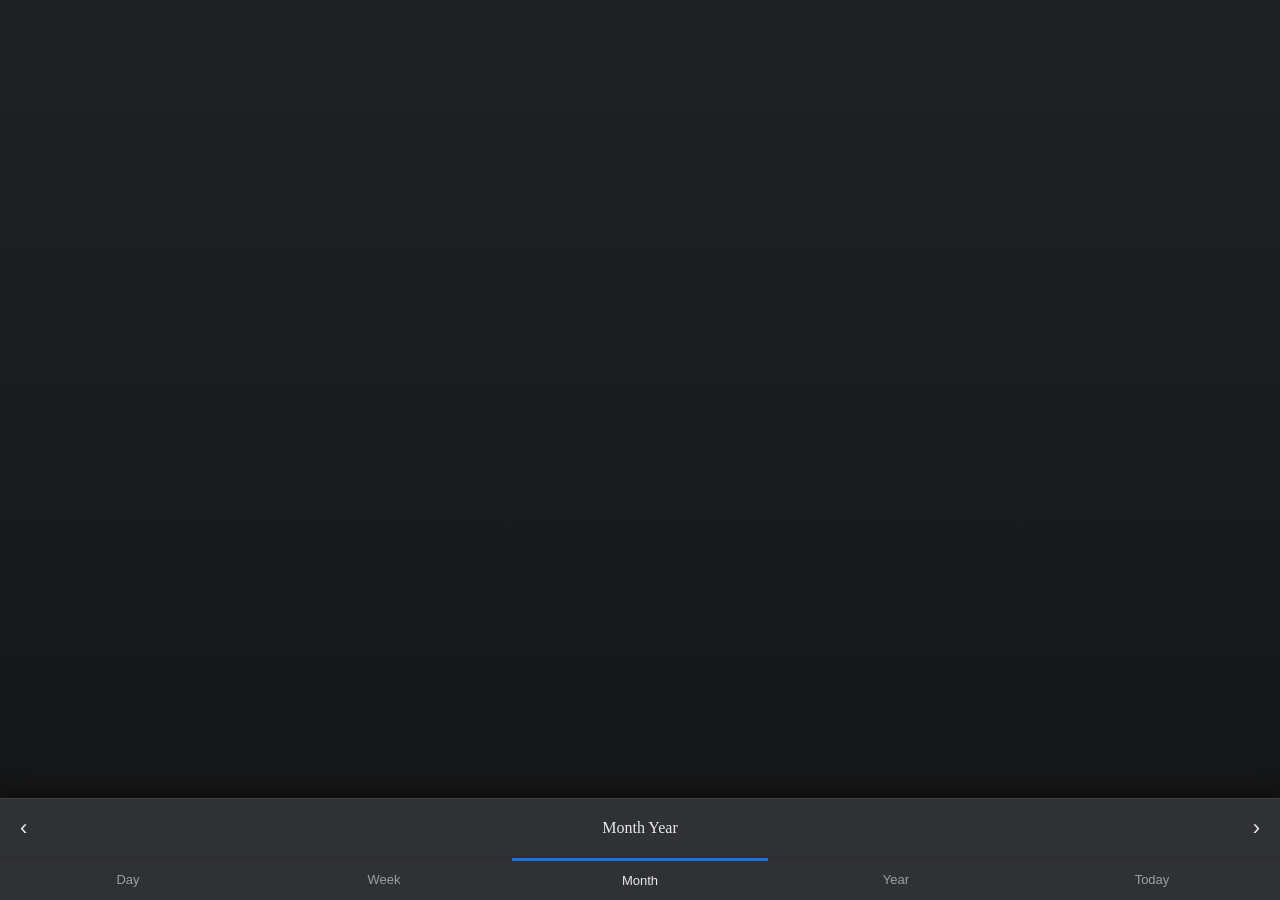
==== index.html @ f5885e16 "Update index.html" ====
<!doctype html>
<html lang="en">
<head>
  <meta charset="utf-8" />
  <meta name="viewport" content="width=device-width,initial-scale=1,viewport-fit=cover" />
  <title>Calendar</title>
  <meta name="theme-color" content="#0b0d12">

  <link rel="stylesheet" href="styles.css?v=5">
  <link rel="manifest" href="manifest.json">
  <link rel="icon" type="image/png" href="icon-512.png">
  <link rel="apple-touch-icon" href="icon-512.png">
  <meta name="msapplication-TileImage" content="icon-512.png">
  <meta name="msapplication-TileColor" content="#0b0d12">
</head>
  
<body>
  <div id="app" class="app">
    <main id="calendarArea" class="main" role="main" aria-label="Calendar area">
      <section id="dayView" class="view" aria-hidden="true"></section>
      <section id="weekView" class="view" aria-hidden="true"></section>
      <section id="monthView" class="view active" aria-hidden="false"></section>
      <section id="yearView" class="view" aria-hidden="true"></section>
    </main>

    <footer class="footer" role="contentinfo">
      <div class="switchbar">
        <button id="prevBtn" class="icon-btn" aria-label="Previous">‹</button>
        <div class="title-wrap">
          <div id="title" class="title">Month Year</div>
          <div id="subtitle" class="subtitle"></div>
        </div>
        <button id="nextBtn" class="icon-btn" aria-label="Next">›</button>
      </div>

      <nav class="bottom-nav" role="navigation" aria-label="Views">
        <button class="nav-btn" data-view="day">Day</button>
        <button class="nav-btn" data-view="week">Week</button>
        <button class="nav-btn active" data-view="month">Month</button>
        <button class="nav-btn" data-view="year">Year</button>
        <button id="todayBtn" class="nav-btn">Today</button>
      </nav>
    </footer>
  </div>

  <!-- Event Modal -->
  <div id="eventModal" class="modal hidden" role="dialog" aria-modal="true" aria-hidden="true">
    <div class="modal-content">
      <h2 id="modalDate">Date</h2>

      <ul id="eventList" class="event-list"></ul>

      <label for="eventInput" class="sr-only">Event text</label>
      <input id="eventInput" type="text" placeholder="Event title (required)" />

      <div class="modal-row">
        <label>
          <input id="eventHourCheckbox" type="checkbox" /> At hour
        </label>
        <select id="eventHour" aria-label="Select hour" disabled></select>
      </div>

      <div class="modal-row">
        <label>
          <input id="birthdayCheckbox" type="checkbox" /> Birthday (yearly)
        </label>
      </div>

      <div class="modal-actions">
        <button id="addEventBtn" class="btn">Add</button>
        <button id="closeModalBtn" class="btn alt">Close</button>
      </div>
    </div>
  </div>

  <script src="app.js?v=5" defer></script>
  <script>
    if ('serviceWorker' in navigator) {
      navigator.serviceWorker.register('service-worker.js').catch(()=>{});
    }
  </script>
</body>
</html>
---- styles.css ----
:root {
  --bg:#202124;
  --panel:#303134;
  --muted:#9aa0a6;
  --accent:#1a73e8;
  --text:#e8eaed;
  --cell-border:#2c2c2c;
  --event:#8ab4f8;
  --footer-height:112px;
}

html,body {
  height:100%;margin:0;
  background:var(--bg);
  color:var(--text);
  -webkit-font-smoothing:antialiased;
}
.app{height:100%;display:flex;flex-direction:column;}
.main{flex:1;display:block;overflow:auto;background:linear-gradient(#202124,#151617)}
.view{display:none;padding:8px;box-sizing:border-box}
.view.active{display:block;height:calc(100vh - var(--footer-height))}
.footer{background:var(--panel);border-top:1px solid #444;box-shadow:0 -6px 18px rgba(0,0,0,0.4)}
.switchbar{display:flex;align-items:center;justify-content:space-between;padding:8px 12px;border-bottom:1px solid #2b2b2b}
.title-wrap{display:flex;flex-direction:column;align-items:center;flex:1}
.title{font-size:16px}
.subtitle{font-size:11px;color:var(--muted)}
.icon-btn{background:transparent;border:none;color:var(--text);font-size:22px;padding:8px}
.bottom-nav{display:flex}
.nav-btn{flex:1;padding:12px 6px;border:none;background:transparent;color:var(--muted);font-size:13px}
.nav-btn.active{color:var(--text);border-top:3px solid var(--accent)}

.weekdays{display:grid;grid-template-columns:repeat(7,1fr);background:var(--panel);color:var(--muted);font-size:12px;padding:6px 0;text-align:center}
.month-grid{display:grid;grid-template-columns:repeat(7,1fr);grid-auto-rows:var(--row-height,80px);gap:2px}

.day-cell{background:transparent;border:1px solid var(--cell-border);padding:6px;display:flex;flex-direction:column;align-items:center;justify-content:flex-start;cursor:pointer;overflow:hidden}
.day-number{display:inline-flex;align-items:center;justify-content:center;width:32px;height:32px;border-radius:50%;margin-top:4px;font-weight:500}
.day-number.today{background:var(--accent);color:white}
.day-events{margin-top:6px;display:flex;gap:4px;align-items:center;justify-content:center;flex-wrap:wrap}
.day-dot{width:6px;height:6px;border-radius:50%;}
.day-dot.event{background:var(--event);}
.day-dot.birthday{background:#3cb371;}
.day-dot.holiday{background:#e84545;}

.week-grid{display:grid;grid-template-columns:60px repeat(7,1fr);align-items:start;border-top:1px solid #2b2b2b}
.hour-label{padding:6px 8px;font-size:11px;color:var(--muted);border-right:1px solid #2b2b2b}
.hour-cell{height:56px;border:1px solid var(--cell-border);position:relative;padding:2px;overflow:hidden}
.event{position:absolute;left:4px;right:4px;background:var(--accent);color:#fff;padding:4px 6px;border-radius:6px;font-size:12px;overflow:hidden;white-space:nowrap;text-overflow:ellipsis}

.day-hour{height:56px;border:1px solid var(--cell-border);position:relative;padding:6px}
.year-grid{display:grid;grid-template-columns:repeat(3,1fr);grid-template-rows:repeat(4,1fr);gap:6px;padding:6px;height:calc(100vh - 120px);overflow-y:auto}
.year-month{background:#242526;border:1px solid #2b2b2b;border-radius:6px;padding:6px;font-size:11px}
.year-month strong{font-size:13px;}
.year-month .holiday{color:#e84545;font-weight:bold;}

.day-cell.holiday .day-number {
  background:#e84545;
  color:#fff;
}

.modal{position:fixed;inset:0;display:flex;align-items:center;justify-content:center;background:rgba(0,0,0,0.5)}
.modal.hidden{display:none}
.modal-content{background:var(--panel);padding:14px;border-radius:10px;width:92%;max-width:420px}
.event-list{list-style:none;padding:0;margin:6px 0 0 0;max-height:220px;overflow:auto}
.event-list li{background:#212225;padding:6px;margin:4px 0;border-radius:6px;font-size:13px}
.modal-row{display:flex;gap:8px;align-items:center;margin-top:10px}
.modal-actions{display:flex;gap:8px;justify-content:flex-end;margin-top:12px}
.btn{background:var(--accent);color:#fff;border:none;padding:8px 12px;border-radius:6px}
.btn.alt{background:#3a3b3c}
.sr-only{position:absolute;left:-10000px;top:auto;width:1px;height:1px;overflow:hidden}
@media (min-width:700px){.month-grid{gap:4px}}
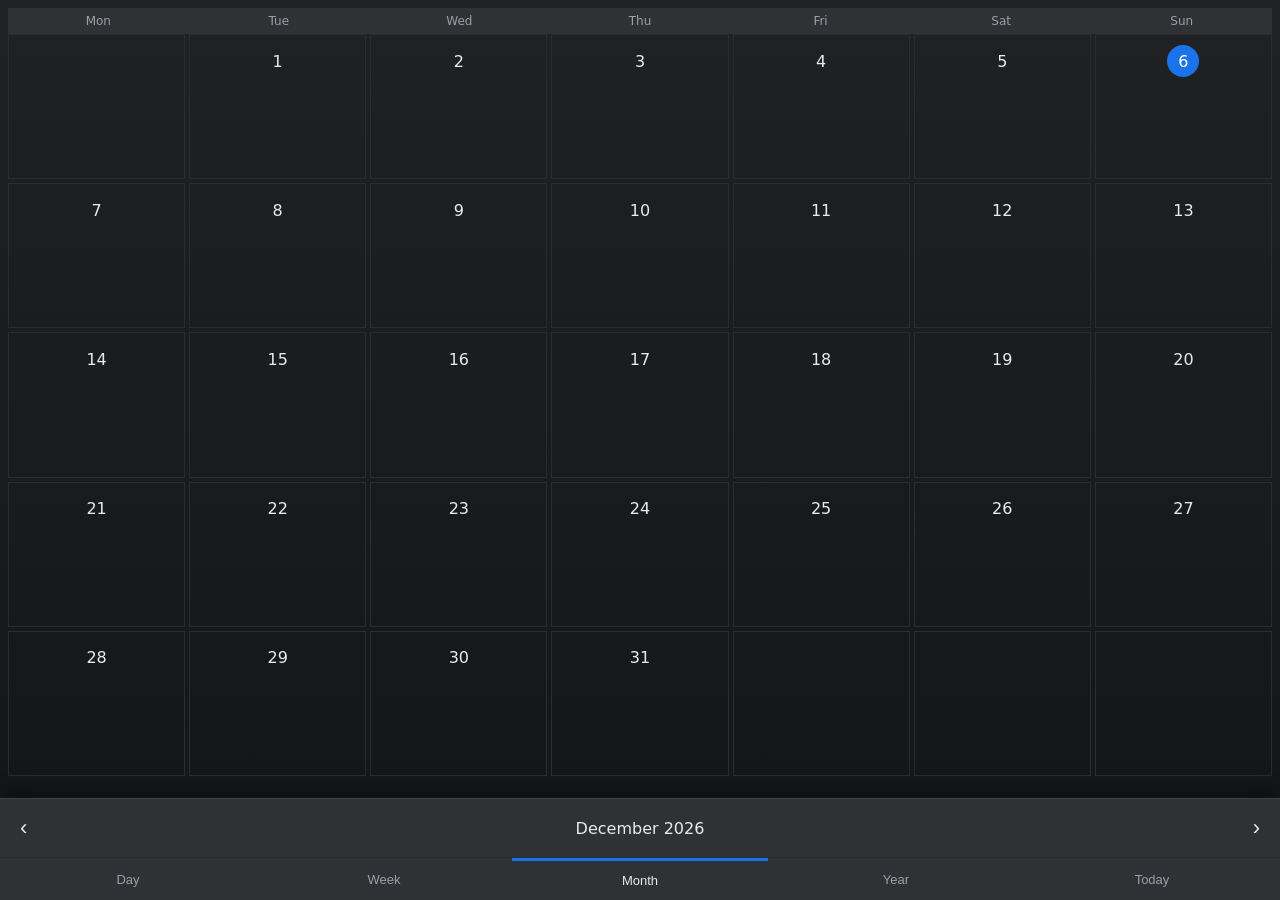
==== commit 73f416ed: "Update index.html" ====
--- a/index.html
+++ b/index.html
@@ -6,8 +6,9 @@
   <title>Calendar</title>
   <meta name="theme-color" content="#0b0d12">
 
-  <link rel="stylesheet" href="styles.css?v=5">
+  <link rel="stylesheet" href="styles.css?v=7">
   <link rel="manifest" href="manifest.json">
+
   <link rel="icon" type="image/png" href="icon-512.png">
   <link rel="apple-touch-icon" href="icon-512.png">
   <meta name="msapplication-TileImage" content="icon-512.png">
@@ -19,7 +20,7 @@
     <main id="calendarArea" class="main" role="main" aria-label="Calendar area">
       <section id="dayView" class="view" aria-hidden="true"></section>
       <section id="weekView" class="view" aria-hidden="true"></section>
-      <section id="monthView" class="view active" aria-hidden="false"></section>
+      <section id="monthView" class="view" aria-hidden="true"></section>
       <section id="yearView" class="view" aria-hidden="true"></section>
     </main>
 
@@ -34,11 +35,11 @@
       </div>
 
       <nav class="bottom-nav" role="navigation" aria-label="Views">
-        <button class="nav-btn" data-view="day">Day</button>
-        <button class="nav-btn" data-view="week">Week</button>
-        <button class="nav-btn active" data-view="month">Month</button>
-        <button class="nav-btn" data-view="year">Year</button>
-        <button id="todayBtn" class="nav-btn">Today</button>
+        <button class="nav-btn" data-view="day" aria-pressed="false">Day</button>
+        <button class="nav-btn" data-view="week" aria-pressed="false">Week</button>
+        <button class="nav-btn active" data-view="month" aria-pressed="true">Month</button>
+        <button class="nav-btn" data-view="year" aria-pressed="false">Year</button>
+        <button id="todayBtn" class="nav-btn" aria-pressed="false">Today</button>
       </nav>
     </footer>
   </div>
@@ -48,22 +49,19 @@
     <div class="modal-content">
       <h2 id="modalDate">Date</h2>
 
-      <ul id="eventList" class="event-list"></ul>
+      <ul id="eventList" class="event-list" aria-live="polite"></ul>
 
       <label for="eventInput" class="sr-only">Event text</label>
       <input id="eventInput" type="text" placeholder="Event title (required)" />
 
       <div class="modal-row">
         <label>
+          <input id="eventBirthdayCheckbox" type="checkbox" /> Birthday
+        </label>
+        <label>
           <input id="eventHourCheckbox" type="checkbox" /> At hour
         </label>
         <select id="eventHour" aria-label="Select hour" disabled></select>
-      </div>
-
-      <div class="modal-row">
-        <label>
-          <input id="birthdayCheckbox" type="checkbox" /> Birthday (yearly)
-        </label>
       </div>
 
       <div class="modal-actions">
@@ -73,10 +71,10 @@
     </div>
   </div>
 
-  <script src="app.js?v=5" defer></script>
+  <script src="app.js?v=7" defer></script>
   <script>
     if ('serviceWorker' in navigator) {
-      navigator.serviceWorker.register('service-worker.js').catch(()=>{});
+      navigator.serviceWorker.register('service-worker.js').catch(()=>{/* sw fail ok */});
     }
   </script>
 </body>
--- a/styles.css
+++ b/styles.css
@@ -1,4 +1,4 @@
-:root {
+:root{
   --bg:#202124;
   --panel:#303134;
   --muted:#9aa0a6;
@@ -9,62 +9,190 @@
   --footer-height:112px;
 }
 
-html,body {
-  height:100%;margin:0;
+html,body{
+  height:100%;
+  margin:0;
   background:var(--bg);
   color:var(--text);
+  font-family:system-ui,Arial,sans-serif;
   -webkit-font-smoothing:antialiased;
 }
 .app{height:100%;display:flex;flex-direction:column;}
-.main{flex:1;display:block;overflow:auto;background:linear-gradient(#202124,#151617)}
-.view{display:none;padding:8px;box-sizing:border-box}
-.view.active{display:block;height:calc(100vh - var(--footer-height))}
-.footer{background:var(--panel);border-top:1px solid #444;box-shadow:0 -6px 18px rgba(0,0,0,0.4)}
-.switchbar{display:flex;align-items:center;justify-content:space-between;padding:8px 12px;border-bottom:1px solid #2b2b2b}
-.title-wrap{display:flex;flex-direction:column;align-items:center;flex:1}
-.title{font-size:16px}
-.subtitle{font-size:11px;color:var(--muted)}
-.icon-btn{background:transparent;border:none;color:var(--text);font-size:22px;padding:8px}
-.bottom-nav{display:flex}
-.nav-btn{flex:1;padding:12px 6px;border:none;background:transparent;color:var(--muted);font-size:13px}
-.nav-btn.active{color:var(--text);border-top:3px solid var(--accent)}
+.main{flex:1;overflow:hidden;background:linear-gradient(#202124,#151617);}
 
-.weekdays{display:grid;grid-template-columns:repeat(7,1fr);background:var(--panel);color:var(--muted);font-size:12px;padding:6px 0;text-align:center}
-.month-grid{display:grid;grid-template-columns:repeat(7,1fr);grid-auto-rows:var(--row-height,80px);gap:2px}
+/* Views */
+.view{display:none;padding:8px;box-sizing:border-box;overflow:hidden;}
+.view.active{display:block;height:calc(100vh - var(--footer-height));overflow:auto;}
 
-.day-cell{background:transparent;border:1px solid var(--cell-border);padding:6px;display:flex;flex-direction:column;align-items:center;justify-content:flex-start;cursor:pointer;overflow:hidden}
-.day-number{display:inline-flex;align-items:center;justify-content:center;width:32px;height:32px;border-radius:50%;margin-top:4px;font-weight:500}
-.day-number.today{background:var(--accent);color:white}
-.day-events{margin-top:6px;display:flex;gap:4px;align-items:center;justify-content:center;flex-wrap:wrap}
-.day-dot{width:6px;height:6px;border-radius:50%;}
+/* Footer */
+.footer{
+  background:var(--panel);
+  border-top:1px solid #444;
+  box-shadow:0 -6px 18px rgba(0,0,0,0.4);
+}
+.switchbar{
+  display:flex;
+  align-items:center;
+  justify-content:space-between;
+  padding:8px 12px;
+  border-bottom:1px solid #2b2b2b;
+}
+.title-wrap{display:flex;flex-direction:column;align-items:center;flex:1;}
+.title{font-size:16px;}
+.subtitle{font-size:11px;color:var(--muted);}
+.icon-btn{background:transparent;border:none;color:var(--text);font-size:22px;padding:8px;}
+.bottom-nav{display:flex;}
+.nav-btn{
+  flex:1;padding:12px 6px;
+  border:none;background:transparent;
+  color:var(--muted);font-size:13px;
+}
+.nav-btn.active{color:var(--text);border-top:3px solid var(--accent);}
+
+/* Month View */
+.weekdays{
+  display:grid;grid-template-columns:repeat(7,1fr);
+  background:var(--panel);color:var(--muted);
+  font-size:12px;padding:6px 0;text-align:center;
+}
+.month-grid{
+  display:grid;
+  grid-template-columns:repeat(7,1fr);
+  gap:2px;
+  height:calc(100% - 30px);
+  grid-auto-rows:1fr;
+}
+.day-cell{
+  background:transparent;
+  border:1px solid var(--cell-border);
+  padding:6px;
+  display:flex;
+  flex-direction:column;
+  align-items:center;
+  justify-content:flex-start;
+  cursor:pointer;
+  overflow:hidden;
+}
+.day-number{
+  display:inline-flex;
+  align-items:center;
+  justify-content:center;
+  width:32px;
+  height:32px;
+  border-radius:50%;
+  margin-top:4px;
+  font-weight:500;
+}
+.day-number.today{background:var(--accent);color:white;}
+.day-events{
+  margin-top:6px;
+  display:flex;
+  gap:4px;
+  align-items:center;
+  justify-content:center;
+  flex-wrap:wrap;
+}
+.day-dot{
+  width:6px;
+  height:6px;
+  border-radius:50%;
+}
 .day-dot.event{background:var(--event);}
-.day-dot.birthday{background:#3cb371;}
+.day-dot.birthday{background:#34a853;}
 .day-dot.holiday{background:#e84545;}
 
-.week-grid{display:grid;grid-template-columns:60px repeat(7,1fr);align-items:start;border-top:1px solid #2b2b2b}
-.hour-label{padding:6px 8px;font-size:11px;color:var(--muted);border-right:1px solid #2b2b2b}
-.hour-cell{height:56px;border:1px solid var(--cell-border);position:relative;padding:2px;overflow:hidden}
-.event{position:absolute;left:4px;right:4px;background:var(--accent);color:#fff;padding:4px 6px;border-radius:6px;font-size:12px;overflow:hidden;white-space:nowrap;text-overflow:ellipsis}
+/* Week View / Day View */
+.week-grid{
+  display:grid;
+  grid-template-columns:60px repeat(7,1fr);
+  align-items:start;
+  border-top:1px solid #2b2b2b;
+}
+.hour-label{
+  padding:6px 8px;
+  font-size:11px;
+  color:var(--muted);
+  border-right:1px solid #2b2b2b;
+}
+.hour-cell,.day-hour{
+  height:56px;
+  border:1px solid var(--cell-border);
+  position:relative;
+  padding:2px;
+  overflow:hidden;
+}
+.event{
+  position:absolute;
+  left:4px;right:4px;
+  background:var(--accent);
+  color:#fff;
+  padding:4px 6px;
+  border-radius:6px;
+  font-size:12px;
+  overflow:hidden;
+  white-space:nowrap;
+  text-overflow:ellipsis;
+}
+.event.birthday{background:#34a853;}
+.event.holiday{background:#e84545;}
 
-.day-hour{height:56px;border:1px solid var(--cell-border);position:relative;padding:6px}
-.year-grid{display:grid;grid-template-columns:repeat(3,1fr);grid-template-rows:repeat(4,1fr);gap:6px;padding:6px;height:calc(100vh - 120px);overflow-y:auto}
-.year-month{background:#242526;border:1px solid #2b2b2b;border-radius:6px;padding:6px;font-size:11px}
+/* Year View */
+.year-grid{
+  display:grid;
+  grid-template-columns:repeat(3,1fr);
+  grid-template-rows:repeat(4,1fr);
+  gap:6px;
+  padding:6px;
+  height:calc(100vh - var(--footer-height) - 12px);
+  overflow-y:auto;
+}
+.year-month{
+  background:#242526;
+  border:1px solid #2b2b2b;
+  border-radius:6px;
+  padding:6px;
+  font-size:11px;
+}
 .year-month strong{font-size:13px;}
 .year-month .holiday{color:#e84545;font-weight:bold;}
 
-.day-cell.holiday .day-number {
-  background:#e84545;
-  color:#fff;
+/* Modal */
+.modal{
+  position:fixed;
+  inset:0;
+  display:flex;
+  align-items:center;
+  justify-content:center;
+  background:rgba(0,0,0,0.5);
 }
+.modal.hidden{display:none;}
+.modal-content{
+  background:var(--panel);
+  padding:14px;
+  border-radius:10px;
+  width:92%;
+  max-width:420px;
+}
+.event-list{
+  list-style:none;
+  padding:0;
+  margin:6px 0 0 0;
+  max-height:220px;
+  overflow:auto;
+}
+.event-list li{
+  background:#212225;
+  padding:6px;
+  margin:4px 0;
+  border-radius:6px;
+  font-size:13px;
+}
+.modal-row{display:flex;gap:8px;align-items:center;margin-top:10px;}
+.modal-actions{display:flex;gap:8px;justify-content:flex-end;margin-top:12px;}
+.btn{background:var(--accent);color:#fff;border:none;padding:8px 12px;border-radius:6px;}
+.btn.alt{background:#3a3b3c;}
+.sr-only{position:absolute;left:-10000px;top:auto;width:1px;height:1px;overflow:hidden;}
 
-.modal{position:fixed;inset:0;display:flex;align-items:center;justify-content:center;background:rgba(0,0,0,0.5)}
-.modal.hidden{display:none}
-.modal-content{background:var(--panel);padding:14px;border-radius:10px;width:92%;max-width:420px}
-.event-list{list-style:none;padding:0;margin:6px 0 0 0;max-height:220px;overflow:auto}
-.event-list li{background:#212225;padding:6px;margin:4px 0;border-radius:6px;font-size:13px}
-.modal-row{display:flex;gap:8px;align-items:center;margin-top:10px}
-.modal-actions{display:flex;gap:8px;justify-content:flex-end;margin-top:12px}
-.btn{background:var(--accent);color:#fff;border:none;padding:8px 12px;border-radius:6px}
-.btn.alt{background:#3a3b3c}
-.sr-only{position:absolute;left:-10000px;top:auto;width:1px;height:1px;overflow:hidden}
-@media (min-width:700px){.month-grid{gap:4px}}
+@media (min-width:700px){
+  .month-grid{gap:4px;}
+}
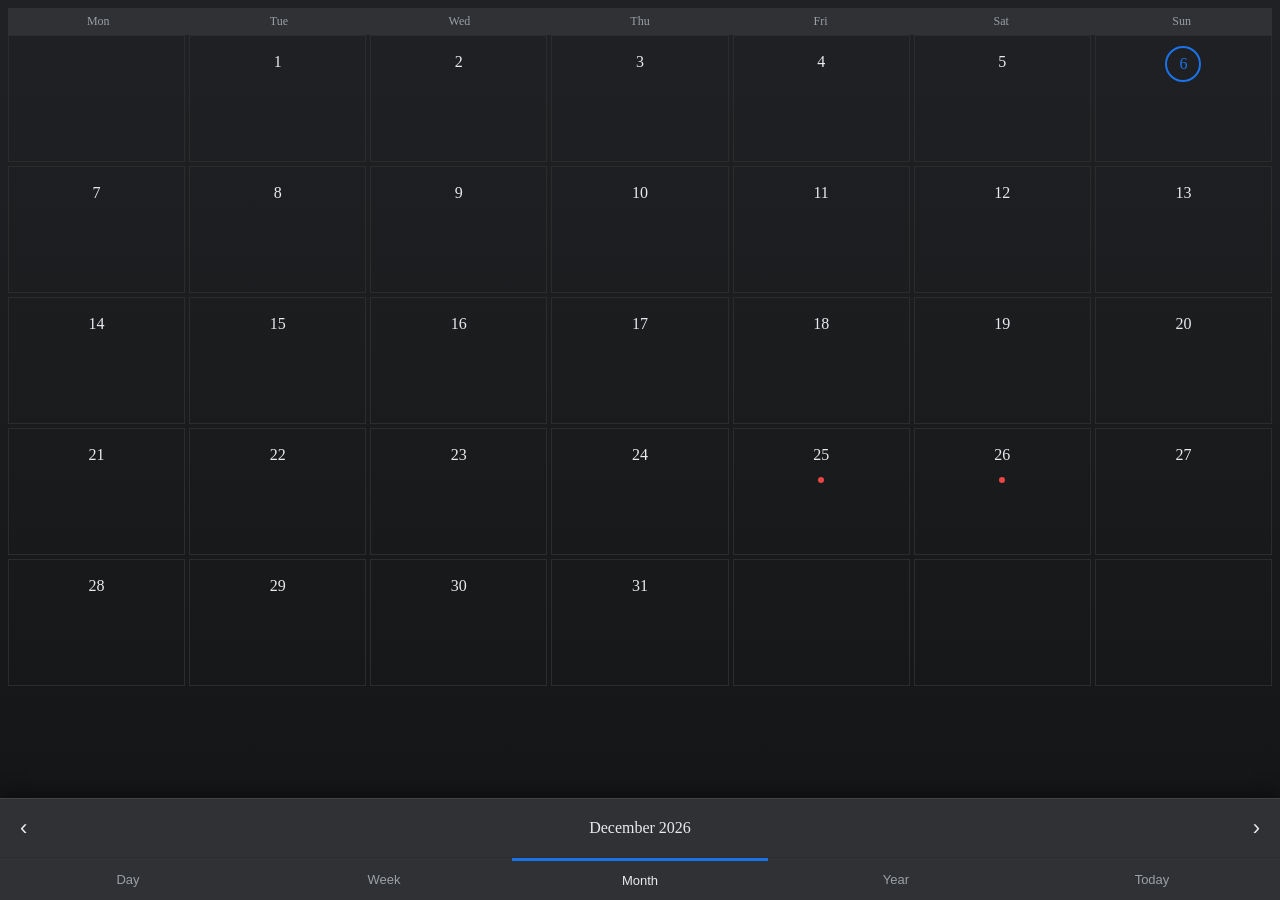
==== commit 9494b952: "Update index.html" ====
--- a/index.html
+++ b/index.html
@@ -5,10 +5,8 @@
   <meta name="viewport" content="width=device-width,initial-scale=1,viewport-fit=cover" />
   <title>Calendar</title>
   <meta name="theme-color" content="#0b0d12">
-
-  <link rel="stylesheet" href="styles.css?v=7">
+  <link rel="stylesheet" href="styles.css?v=8">
   <link rel="manifest" href="manifest.json">
-
   <link rel="icon" type="image/png" href="icon-512.png">
   <link rel="apple-touch-icon" href="icon-512.png">
   <meta name="msapplication-TileImage" content="icon-512.png">
@@ -61,7 +59,8 @@
         <label>
           <input id="eventHourCheckbox" type="checkbox" /> At hour
         </label>
-        <select id="eventHour" aria-label="Select hour" disabled></select>
+        <select id="eventHour" aria-label="Select hour" disabled>
+        </select>
       </div>
 
       <div class="modal-actions">
@@ -71,10 +70,10 @@
     </div>
   </div>
 
-  <script src="app.js?v=7" defer></script>
+  <script src="app.js?v=8" defer></script>
   <script>
     if ('serviceWorker' in navigator) {
-      navigator.serviceWorker.register('service-worker.js').catch(()=>{/* sw fail ok */});
+      navigator.serviceWorker.register('service-worker.js').catch(()=>{/*sw fail ok*/});
     }
   </script>
 </body>
--- a/styles.css
+++ b/styles.css
@@ -1,198 +1,285 @@
-:root{
-  --bg:#202124;
-  --panel:#303134;
-  --muted:#9aa0a6;
-  --accent:#1a73e8;
-  --text:#e8eaed;
-  --cell-border:#2c2c2c;
-  --event:#8ab4f8;
-  --footer-height:112px;
-}
-
-html,body{
-  height:100%;
-  margin:0;
-  background:var(--bg);
-  color:var(--text);
-  font-family:system-ui,Arial,sans-serif;
-  -webkit-font-smoothing:antialiased;
-}
-.app{height:100%;display:flex;flex-direction:column;}
-.main{flex:1;overflow:hidden;background:linear-gradient(#202124,#151617);}
+:root {
+  --bg: #202124;
+  --panel: #303134;
+  --muted: #9aa0a6;
+  --accent: #1a73e8;
+  --text: #e8eaed;
+  --cell-border: #2c2c2c;
+  --event: #8ab4f8;
+  --birthday: #34a853;
+  --holiday: #e84545;
+  --footer-height: 112px;
+}
+
+/* Reset & Layout */
+html, body {
+  height: 100%;
+  margin: 0;
+  background: var(--bg);
+  color: var(--text);
+  -webkit-font-smoothing: antialiased;
+}
+.app {
+  height: 100%;
+  display: flex;
+  flex-direction: column;
+}
+.main {
+  flex: 1;
+  display: block;
+  overflow: hidden;
+  background: linear-gradient(#202124, #151617);
+}
 
 /* Views */
-.view{display:none;padding:8px;box-sizing:border-box;overflow:hidden;}
-.view.active{display:block;height:calc(100vh - var(--footer-height));overflow:auto;}
+.view {
+  display: none;
+  padding: 8px;
+  box-sizing: border-box;
+  height: calc(100vh - var(--footer-height));
+  overflow: hidden;
+}
+.view.active { display: block; }
 
 /* Footer */
-.footer{
-  background:var(--panel);
-  border-top:1px solid #444;
-  box-shadow:0 -6px 18px rgba(0,0,0,0.4);
-}
-.switchbar{
-  display:flex;
-  align-items:center;
-  justify-content:space-between;
-  padding:8px 12px;
-  border-bottom:1px solid #2b2b2b;
-}
-.title-wrap{display:flex;flex-direction:column;align-items:center;flex:1;}
-.title{font-size:16px;}
-.subtitle{font-size:11px;color:var(--muted);}
-.icon-btn{background:transparent;border:none;color:var(--text);font-size:22px;padding:8px;}
-.bottom-nav{display:flex;}
-.nav-btn{
-  flex:1;padding:12px 6px;
-  border:none;background:transparent;
-  color:var(--muted);font-size:13px;
-}
-.nav-btn.active{color:var(--text);border-top:3px solid var(--accent);}
+.footer {
+  background: var(--panel);
+  border-top: 1px solid #444;
+  box-shadow: 0 -6px 18px rgba(0,0,0,0.4);
+}
+.switchbar {
+  display: flex;
+  align-items: center;
+  justify-content: space-between;
+  padding: 8px 12px;
+  border-bottom: 1px solid #2b2b2b;
+}
+.title-wrap {
+  display: flex;
+  flex-direction: column;
+  align-items: center;
+  flex: 1;
+}
+.title { font-size: 16px; }
+.subtitle { font-size: 11px; color: var(--muted); }
+.icon-btn {
+  background: transparent;
+  border: none;
+  color: var(--text);
+  font-size: 22px;
+  padding: 8px;
+}
+.bottom-nav { display: flex; }
+.nav-btn {
+  flex: 1;
+  padding: 12px 6px;
+  border: none;
+  background: transparent;
+  color: var(--muted);
+  font-size: 13px;
+}
+.nav-btn.active {
+  color: var(--text);
+  border-top: 3px solid var(--accent);
+}
 
 /* Month View */
-.weekdays{
-  display:grid;grid-template-columns:repeat(7,1fr);
-  background:var(--panel);color:var(--muted);
-  font-size:12px;padding:6px 0;text-align:center;
-}
-.month-grid{
-  display:grid;
-  grid-template-columns:repeat(7,1fr);
-  gap:2px;
-  height:calc(100% - 30px);
-  grid-auto-rows:1fr;
-}
-.day-cell{
-  background:transparent;
-  border:1px solid var(--cell-border);
-  padding:6px;
-  display:flex;
-  flex-direction:column;
-  align-items:center;
-  justify-content:flex-start;
-  cursor:pointer;
-  overflow:hidden;
-}
-.day-number{
-  display:inline-flex;
-  align-items:center;
-  justify-content:center;
-  width:32px;
-  height:32px;
-  border-radius:50%;
-  margin-top:4px;
-  font-weight:500;
-}
-.day-number.today{background:var(--accent);color:white;}
-.day-events{
-  margin-top:6px;
-  display:flex;
-  gap:4px;
-  align-items:center;
-  justify-content:center;
-  flex-wrap:wrap;
-}
-.day-dot{
-  width:6px;
-  height:6px;
-  border-radius:50%;
-}
-.day-dot.event{background:var(--event);}
-.day-dot.birthday{background:#34a853;}
-.day-dot.holiday{background:#e84545;}
-
-/* Week View / Day View */
-.week-grid{
-  display:grid;
-  grid-template-columns:60px repeat(7,1fr);
-  align-items:start;
-  border-top:1px solid #2b2b2b;
-}
-.hour-label{
-  padding:6px 8px;
-  font-size:11px;
-  color:var(--muted);
-  border-right:1px solid #2b2b2b;
-}
-.hour-cell,.day-hour{
-  height:56px;
-  border:1px solid var(--cell-border);
-  position:relative;
-  padding:2px;
-  overflow:hidden;
-}
-.event{
-  position:absolute;
-  left:4px;right:4px;
-  background:var(--accent);
-  color:#fff;
-  padding:4px 6px;
-  border-radius:6px;
-  font-size:12px;
-  overflow:hidden;
-  white-space:nowrap;
-  text-overflow:ellipsis;
-}
-.event.birthday{background:#34a853;}
-.event.holiday{background:#e84545;}
+.weekdays {
+  display: grid;
+  grid-template-columns: repeat(7, 1fr);
+  background: var(--panel);
+  color: var(--muted);
+  font-size: 12px;
+  padding: 6px 0;
+  text-align: center;
+}
+.month-grid {
+  display: grid;
+  grid-template-columns: repeat(7, 1fr);
+  grid-auto-rows: var(--row-height, 80px);
+  gap: 2px;
+}
+.day-cell {
+  background: transparent;
+  border: 1px solid var(--cell-border);
+  padding: 6px;
+  display: flex;
+  flex-direction: column;
+  align-items: center;
+  justify-content: flex-start;
+  cursor: pointer;
+  overflow: hidden;
+}
+.day-number {
+  display: inline-flex;
+  align-items: center;
+  justify-content: center;
+  width: 32px;
+  height: 32px;
+  border-radius: 50%;
+  margin-top: 4px;
+  font-weight: 500;
+  transition: all 0.2s ease;
+}
+.day-number.today {
+  border: 2px solid var(--accent);
+  color: var(--accent);
+}
+.day-number.holiday {
+  background: var(--holiday);
+  color: #fff;
+}
+.day-events {
+  margin-top: 6px;
+  display: flex;
+  gap: 4px;
+  align-items: center;
+  justify-content: center;
+  flex-wrap: wrap;
+}
+.day-dot {
+  width: 6px;
+  height: 6px;
+  border-radius: 50%;
+}
+.day-dot.event { background: var(--event); }
+.day-dot.birthday { background: var(--birthday); }
+.day-dot.holiday { background: var(--holiday); }
+
+/* Week & Day View */
+.week-grid {
+  display: grid;
+  grid-template-columns: 60px repeat(7, 1fr);
+  align-items: start;
+  border-top: 1px solid #2b2b2b;
+  overflow-y: auto;
+  max-height: calc(100vh - var(--footer-height));
+}
+.hour-label {
+  padding: 6px 8px;
+  font-size: 11px;
+  color: var(--muted);
+  border-right: 1px solid #2b2b2b;
+}
+.hour-cell {
+  height: 56px;
+  border: 1px solid var(--cell-border);
+  position: relative;
+  padding: 2px;
+  overflow: hidden;
+}
+.event {
+  position: absolute;
+  left: 4px;
+  right: 4px;
+  background: var(--accent);
+  color: #fff;
+  padding: 4px 6px;
+  border-radius: 6px;
+  font-size: 12px;
+  white-space: nowrap;
+  overflow: hidden;
+  text-overflow: ellipsis;
+}
+.event.birthday { background: var(--birthday); }
+.event.holiday { background: var(--holiday); }
+
+/* Day View */
+.day-hour {
+  height: 56px;
+  border: 1px solid var(--cell-border);
+  position: relative;
+  padding: 6px;
+  overflow: hidden;
+}
+.day-hour .event { position: relative; margin-bottom: 2px; }
 
 /* Year View */
-.year-grid{
-  display:grid;
-  grid-template-columns:repeat(3,1fr);
-  grid-template-rows:repeat(4,1fr);
-  gap:6px;
-  padding:6px;
-  height:calc(100vh - var(--footer-height) - 12px);
-  overflow-y:auto;
-}
-.year-month{
-  background:#242526;
-  border:1px solid #2b2b2b;
-  border-radius:6px;
-  padding:6px;
-  font-size:11px;
-}
-.year-month strong{font-size:13px;}
-.year-month .holiday{color:#e84545;font-weight:bold;}
+.year-grid {
+  display: grid;
+  grid-template-columns: repeat(3, 1fr);
+  grid-template-rows: repeat(4, 1fr);
+  gap: 6px;
+  padding: 6px;
+  overflow-y: auto;
+  height: calc(100vh - var(--footer-height));
+}
+.year-month {
+  background: #242526;
+  border: 1px solid #2b2b2b;
+  border-radius: 6px;
+  padding: 6px;
+  font-size: 11px;
+}
+.year-month strong { font-size: 13px; }
+.year-month .holiday {
+  color: var(--holiday);
+  font-weight: bold;
+}
 
 /* Modal */
-.modal{
-  position:fixed;
-  inset:0;
-  display:flex;
-  align-items:center;
-  justify-content:center;
-  background:rgba(0,0,0,0.5);
-}
-.modal.hidden{display:none;}
-.modal-content{
-  background:var(--panel);
-  padding:14px;
-  border-radius:10px;
-  width:92%;
-  max-width:420px;
-}
-.event-list{
-  list-style:none;
-  padding:0;
-  margin:6px 0 0 0;
-  max-height:220px;
-  overflow:auto;
-}
-.event-list li{
-  background:#212225;
-  padding:6px;
-  margin:4px 0;
-  border-radius:6px;
-  font-size:13px;
-}
-.modal-row{display:flex;gap:8px;align-items:center;margin-top:10px;}
-.modal-actions{display:flex;gap:8px;justify-content:flex-end;margin-top:12px;}
-.btn{background:var(--accent);color:#fff;border:none;padding:8px 12px;border-radius:6px;}
-.btn.alt{background:#3a3b3c;}
-.sr-only{position:absolute;left:-10000px;top:auto;width:1px;height:1px;overflow:hidden;}
-
-@media (min-width:700px){
-  .month-grid{gap:4px;}
-}
+.modal {
+  position: fixed;
+  inset: 0;
+  display: flex;
+  align-items: center;
+  justify-content: center;
+  background: rgba(0,0,0,0.5);
+  z-index: 10;
+}
+.modal.hidden { display: none; }
+.modal-content {
+  background: var(--panel);
+  padding: 14px;
+  border-radius: 10px;
+  width: 92%;
+  max-width: 420px;
+}
+.event-list {
+  list-style: none;
+  padding: 0;
+  margin: 6px 0 0 0;
+  max-height: 220px;
+  overflow: auto;
+}
+.event-list li {
+  background: #212225;
+  padding: 6px;
+  margin: 4px 0;
+  border-radius: 6px;
+  font-size: 13px;
+}
+.modal-row {
+  display: flex;
+  gap: 8px;
+  align-items: center;
+  margin-top: 10px;
+}
+.modal-actions {
+  display: flex;
+  gap: 8px;
+  justify-content: flex-end;
+  margin-top: 12px;
+}
+.btn {
+  background: var(--accent);
+  color: #fff;
+  border: none;
+  padding: 8px 12px;
+  border-radius: 6px;
+}
+.btn.alt { background: #3a3b3c; }
+
+.sr-only {
+  position: absolute;
+  left: -10000px;
+  top: auto;
+  width: 1px;
+  height: 1px;
+  overflow: hidden;
+}
+
+/* Small screens */
+@media (min-width: 700px) {
+  .month-grid { gap: 4px; }
+}
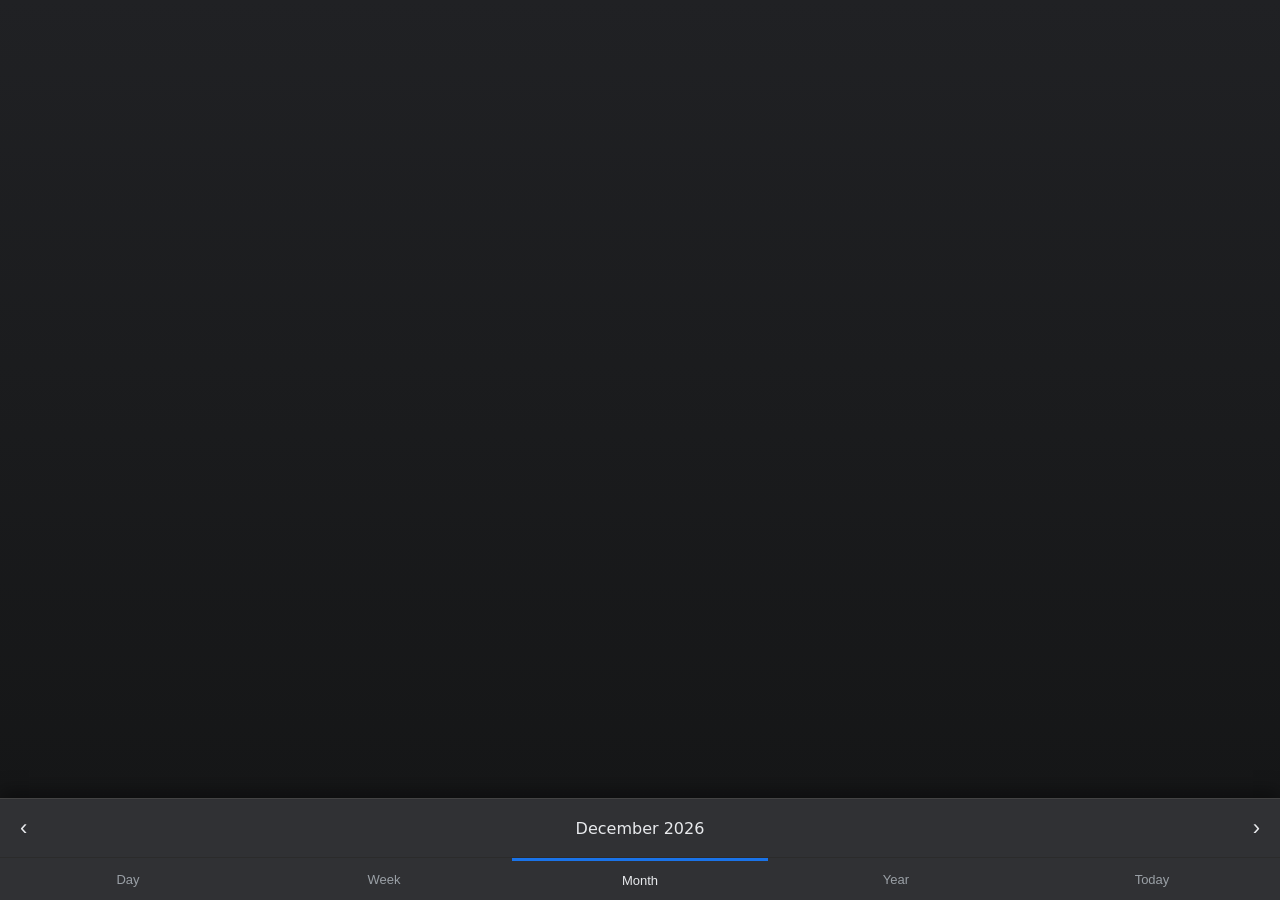
==== commit 0116be22: "Update index.html" ====
--- a/index.html
+++ b/index.html
@@ -4,15 +4,23 @@
   <meta charset="utf-8" />
   <meta name="viewport" content="width=device-width,initial-scale=1,viewport-fit=cover" />
   <title>Calendar</title>
-  <meta name="theme-color" content="#0b0d12">
-  <link rel="stylesheet" href="styles.css?v=8">
-  <link rel="manifest" href="manifest.json">
-  <link rel="icon" type="image/png" href="icon-512.png">
-  <link rel="apple-touch-icon" href="icon-512.png">
-  <meta name="msapplication-TileImage" content="icon-512.png">
-  <meta name="msapplication-TileColor" content="#0b0d12">
+
+  <!-- Theme Color -->
+  <meta name="theme-color" content="#0b0d12" />
+
+  <!-- Styles -->
+  <link rel="stylesheet" href="styles.css?v=7" />
+
+  <!-- PWA Manifest -->
+  <link rel="manifest" href="manifest.json" />
+
+  <!-- Icons -->
+  <link rel="icon" type="image/png" href="icon-512.png" />
+  <link rel="apple-touch-icon" href="icon-512.png" />
+  <meta name="msapplication-TileImage" content="icon-512.png" />
+  <meta name="msapplication-TileColor" content="#0b0d12" />
 </head>
-  
+
 <body>
   <div id="app" class="app">
     <main id="calendarArea" class="main" role="main" aria-label="Calendar area">
@@ -59,8 +67,7 @@
         <label>
           <input id="eventHourCheckbox" type="checkbox" /> At hour
         </label>
-        <select id="eventHour" aria-label="Select hour" disabled>
-        </select>
+        <select id="eventHour" aria-label="Select hour" disabled></select>
       </div>
 
       <div class="modal-actions">
@@ -70,10 +77,14 @@
     </div>
   </div>
 
-  <script src="app.js?v=8" defer></script>
+  <!-- App Script -->
+  <script src="app.js?v=7" defer></script>
+
   <script>
     if ('serviceWorker' in navigator) {
-      navigator.serviceWorker.register('service-worker.js').catch(()=>{/*sw fail ok*/});
+      navigator.serviceWorker.register('service-worker.js').catch(() => {
+        /* silent fail */
+      });
     }
   </script>
 </body>
--- a/styles.css
+++ b/styles.css
@@ -18,16 +18,12 @@
   background: var(--bg);
   color: var(--text);
   -webkit-font-smoothing: antialiased;
-}
-.app {
-  height: 100%;
-  display: flex;
-  flex-direction: column;
-}
+  font-family: system-ui, Arial, sans-serif;
+}
+.app { height: 100%; display: flex; flex-direction: column; }
 .main {
   flex: 1;
   display: block;
-  overflow: hidden;
   background: linear-gradient(#202124, #151617);
 }
 
@@ -41,6 +37,10 @@
 }
 .view.active { display: block; }
 
+/* Day + Week scroll */
+#dayView.view.active,
+#weekView.view.active { overflow: auto; }
+
 /* Footer */
 .footer {
   background: var(--panel);
@@ -48,238 +48,172 @@
   box-shadow: 0 -6px 18px rgba(0,0,0,0.4);
 }
 .switchbar {
-  display: flex;
-  align-items: center;
-  justify-content: space-between;
-  padding: 8px 12px;
-  border-bottom: 1px solid #2b2b2b;
-}
-.title-wrap {
-  display: flex;
-  flex-direction: column;
-  align-items: center;
-  flex: 1;
-}
-.title { font-size: 16px; }
-.subtitle { font-size: 11px; color: var(--muted); }
-.icon-btn {
-  background: transparent;
-  border: none;
-  color: var(--text);
-  font-size: 22px;
-  padding: 8px;
-}
-.bottom-nav { display: flex; }
-.nav-btn {
-  flex: 1;
-  padding: 12px 6px;
-  border: none;
-  background: transparent;
-  color: var(--muted);
-  font-size: 13px;
-}
-.nav-btn.active {
-  color: var(--text);
-  border-top: 3px solid var(--accent);
-}
+  display:flex;align-items:center;justify-content:space-between;
+  padding:8px 12px;border-bottom:1px solid #2b2b2b;
+}
+.title-wrap { display:flex;flex-direction:column;align-items:center;flex:1; }
+.title { font-size:16px; }
+.subtitle { font-size:11px;color:var(--muted); }
+.icon-btn { background:transparent;border:none;color:var(--text);font-size:22px;padding:8px; }
+.bottom-nav { display:flex; }
+.nav-btn { flex:1;padding:12px 6px;border:none;background:transparent;color:var(--muted);font-size:13px; }
+.nav-btn.active { color:var(--text);border-top:3px solid var(--accent); }
 
 /* Month View */
 .weekdays {
-  display: grid;
-  grid-template-columns: repeat(7, 1fr);
-  background: var(--panel);
-  color: var(--muted);
-  font-size: 12px;
-  padding: 6px 0;
-  text-align: center;
+  display:grid;grid-template-columns:repeat(7,1fr);
+  background:var(--panel);color:var(--muted);font-size:12px;padding:6px 0;text-align:center;
 }
 .month-grid {
-  display: grid;
-  grid-template-columns: repeat(7, 1fr);
+  display:grid;
+  grid-template-columns:repeat(7,1fr);
+  gap:2px;
   grid-auto-rows: var(--row-height, 80px);
-  gap: 2px;
+  height: calc(100% - 34px);
 }
 .day-cell {
-  background: transparent;
-  border: 1px solid var(--cell-border);
-  padding: 6px;
-  display: flex;
-  flex-direction: column;
-  align-items: center;
-  justify-content: flex-start;
-  cursor: pointer;
-  overflow: hidden;
+  background:transparent;
+  border:1px solid var(--cell-border);
+  padding:6px;
+  display:flex;
+  flex-direction:column;
+  align-items:center;
+  justify-content:flex-start;
+  cursor:pointer;
+  overflow:hidden;
+  position:relative;
 }
 .day-number {
-  display: inline-flex;
-  align-items: center;
-  justify-content: center;
-  width: 32px;
-  height: 32px;
-  border-radius: 50%;
-  margin-top: 4px;
-  font-weight: 500;
-  transition: all 0.2s ease;
+  display:inline-flex;align-items:center;justify-content:center;
+  width:32px;height:32px;border-radius:50%;margin-top:4px;font-weight:500;
+  transition:all .15s ease;
 }
 .day-number.today {
-  border: 2px solid var(--accent);
-  color: var(--accent);
+  border:2px solid var(--accent);
+  color:var(--accent);
 }
 .day-number.holiday {
-  background: var(--holiday);
-  color: #fff;
+  color: var(--holiday);
+  font-weight: bold;
 }
 .day-events {
-  margin-top: 6px;
-  display: flex;
-  gap: 4px;
-  align-items: center;
-  justify-content: center;
-  flex-wrap: wrap;
+  margin-top:6px;
+  display:flex;
+  gap:6px;
+  align-items:center;
+  justify-content:center;
+  flex-wrap:nowrap;
+  min-height:10px;
 }
 .day-dot {
-  width: 6px;
-  height: 6px;
-  border-radius: 50%;
-}
-.day-dot.event { background: var(--event); }
-.day-dot.birthday { background: var(--birthday); }
-.day-dot.holiday { background: var(--holiday); }
+  width:6px;height:6px;border-radius:50%;
+  display:inline-block;
+}
+.day-dot.event { background:var(--event); }
+.day-dot.birthday { background:var(--birthday); }
+
+/* All-day row */
+.all-day-row { display:flex;gap:8px;align-items:center;margin-bottom:8px; }
+.all-day-label { width:60px;padding:6px 8px;font-size:11px;color:var(--muted);border-right:1px solid transparent; }
+.all-day-cell { flex:1;min-height:36px;padding:6px;display:flex;gap:6px;align-items:center;flex-wrap:wrap; }
 
 /* Week & Day View */
 .week-grid {
-  display: grid;
-  grid-template-columns: 60px repeat(7, 1fr);
-  align-items: start;
-  border-top: 1px solid #2b2b2b;
-  overflow-y: auto;
-  max-height: calc(100vh - var(--footer-height));
+  display:grid;
+  grid-template-columns:60px repeat(7,1fr);
+  align-items:start;
+  border-top:1px solid #2b2b2b;
 }
 .hour-label {
-  padding: 6px 8px;
-  font-size: 11px;
-  color: var(--muted);
-  border-right: 1px solid #2b2b2b;
-}
-.hour-cell {
-  height: 56px;
-  border: 1px solid var(--cell-border);
-  position: relative;
-  padding: 2px;
-  overflow: hidden;
+  padding:6px 8px;font-size:11px;color:var(--muted);border-right:1px solid #2b2b2b;
+}
+.hour-cell, .day-hour {
+  height:56px;border:1px solid var(--cell-border);position:relative;padding:4px;overflow:hidden;
 }
 .event {
-  position: absolute;
-  left: 4px;
-  right: 4px;
-  background: var(--accent);
-  color: #fff;
-  padding: 4px 6px;
-  border-radius: 6px;
-  font-size: 12px;
-  white-space: nowrap;
-  overflow: hidden;
-  text-overflow: ellipsis;
-}
-.event.birthday { background: var(--birthday); }
-.event.holiday { background: var(--holiday); }
-
-/* Day View */
-.day-hour {
-  height: 56px;
-  border: 1px solid var(--cell-border);
-  position: relative;
-  padding: 6px;
-  overflow: hidden;
-}
-.day-hour .event { position: relative; margin-bottom: 2px; }
+  position:relative;display:inline-block;
+  background:var(--accent);color:#fff;padding:4px 6px;border-radius:6px;font-size:12px;
+  white-space:nowrap;overflow:hidden;text-overflow:ellipsis;
+}
+.event.birthday { background:var(--birthday); }
+.event.holiday { background:var(--holiday); }
 
 /* Year View */
 .year-grid {
-  display: grid;
-  grid-template-columns: repeat(3, 1fr);
-  grid-template-rows: repeat(4, 1fr);
-  gap: 6px;
-  padding: 6px;
-  overflow-y: auto;
-  height: calc(100vh - var(--footer-height));
+  display:grid;
+  grid-template-columns:repeat(3,1fr);
+  grid-template-rows:repeat(4,1fr);
+  gap:6px;
+  padding:6px;
+  height:calc(100vh - var(--footer-height));
+  overflow-y:auto;
+  overflow-x:hidden; /* keine horizontale Scrollleiste */
 }
 .year-month {
-  background: #242526;
-  border: 1px solid #2b2b2b;
-  border-radius: 6px;
-  padding: 6px;
-  font-size: 11px;
-}
-.year-month strong { font-size: 13px; }
-.year-month .holiday {
-  color: var(--holiday);
-  font-weight: bold;
-}
+  background:#242526;
+  border:1px solid #2b2b2b;
+  border-radius:6px;
+  padding:6px;
+  font-size:11px;
+}
+.year-month strong { font-size:13px; }
+.year-month .holiday { color:var(--holiday); font-weight:bold; }
+
+/* Mini-Month Dots */
+.mini-dots {
+  position:absolute;left:50%;transform:translateX(-50%);bottom:2px;display:flex;gap:4px;
+}
+.mini-dot { width:4px;height:4px;border-radius:50%; }
 
 /* Modal */
 .modal {
-  position: fixed;
-  inset: 0;
-  display: flex;
-  align-items: center;
-  justify-content: center;
-  background: rgba(0,0,0,0.5);
-  z-index: 10;
-}
-.modal.hidden { display: none; }
+  position:fixed;inset:0;
+  display:flex;align-items:center;justify-content:center;
+  background:rgba(0,0,0,0.5);
+  z-index:10;
+}
+.modal.hidden { display:none; }
 .modal-content {
-  background: var(--panel);
-  padding: 14px;
-  border-radius: 10px;
-  width: 92%;
-  max-width: 420px;
+  background:var(--panel);
+  padding:14px;
+  border-radius:10px;
+  width:92%;
+  max-width:420px;
 }
 .event-list {
-  list-style: none;
-  padding: 0;
-  margin: 6px 0 0 0;
-  max-height: 220px;
-  overflow: auto;
+  list-style:none;
+  padding:0;
+  margin:6px 0 0 0;
+  max-height:220px;
+  overflow:auto;
 }
 .event-list li {
-  background: #212225;
-  padding: 6px;
-  margin: 4px 0;
-  border-radius: 6px;
-  font-size: 13px;
-}
-.modal-row {
-  display: flex;
-  gap: 8px;
-  align-items: center;
-  margin-top: 10px;
-}
-.modal-actions {
-  display: flex;
-  gap: 8px;
-  justify-content: flex-end;
-  margin-top: 12px;
-}
+  background:#212225;
+  padding:6px;
+  margin:4px 0;
+  border-radius:6px;
+  font-size:13px;
+}
+.modal-row { display:flex;gap:8px;align-items:center;margin-top:10px; }
+.modal-actions { display:flex;gap:8px;justify-content:flex-end;margin-top:12px; }
 .btn {
-  background: var(--accent);
-  color: #fff;
-  border: none;
-  padding: 8px 12px;
-  border-radius: 6px;
-}
-.btn.alt { background: #3a3b3c; }
+  background:var(--accent);
+  color:#fff;
+  border:none;
+  padding:8px 12px;
+  border-radius:6px;
+}
+.btn.alt { background:#3a3b3c; }
 
 .sr-only {
-  position: absolute;
-  left: -10000px;
-  top: auto;
-  width: 1px;
-  height: 1px;
-  overflow: hidden;
-}
-
-/* Small screens */
-@media (min-width: 700px) {
-  .month-grid { gap: 4px; }
-}
+  position:absolute;
+  left:-10000px;
+  top:auto;
+  width:1px;
+  height:1px;
+  overflow:hidden;
+}
+
+@media (min-width:700px) {
+  .month-grid { gap:4px; }
+}
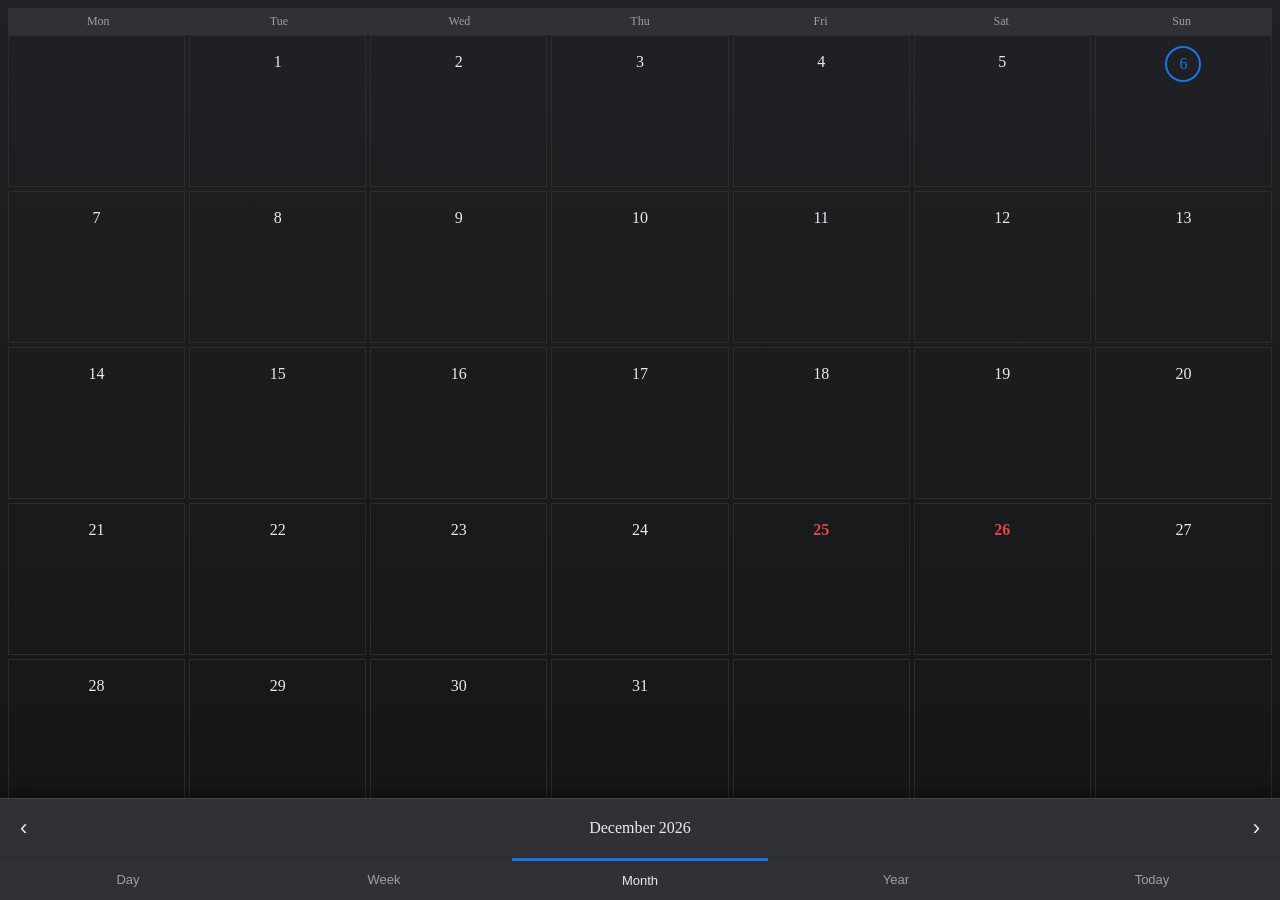
==== commit bda0364a: "Update index.html" ====
--- a/index.html
+++ b/index.html
@@ -1,29 +1,27 @@
 <!doctype html>
-<html lang="en">
+<html lang="de">
 <head>
   <meta charset="utf-8" />
   <meta name="viewport" content="width=device-width,initial-scale=1,viewport-fit=cover" />
   <title>Calendar</title>
+  <meta name="theme-color" content="#0b0d12">
 
-  <!-- Theme Color -->
-  <meta name="theme-color" content="#0b0d12" />
+  <!-- stylesheet -->
+  <link rel="stylesheet" href="styles.css?v=1">
 
-  <!-- Styles -->
-  <link rel="stylesheet" href="styles.css?v=7" />
+  <!-- PWA manifest (unchanged) -->
+  <link rel="manifest" href="manifest.json">
 
-  <!-- PWA Manifest -->
-  <link rel="manifest" href="manifest.json" />
-
-  <!-- Icons -->
-  <link rel="icon" type="image/png" href="icon-512.png" />
-  <link rel="apple-touch-icon" href="icon-512.png" />
-  <meta name="msapplication-TileImage" content="icon-512.png" />
-  <meta name="msapplication-TileColor" content="#0b0d12" />
+  <link rel="icon" type="image/png" href="icon-512.png">
+  <link rel="apple-touch-icon" href="icon-512.png">
+  <meta name="msapplication-TileImage" content="icon-512.png">
+  <meta name="msapplication-TileColor" content="#0b0d12">
 </head>
 
 <body>
   <div id="app" class="app">
     <main id="calendarArea" class="main" role="main" aria-label="Calendar area">
+      <!-- Views (one active at a time) -->
       <section id="dayView" class="view" aria-hidden="true"></section>
       <section id="weekView" class="view" aria-hidden="true"></section>
       <section id="monthView" class="view" aria-hidden="true"></section>
@@ -33,10 +31,12 @@
     <footer class="footer" role="contentinfo">
       <div class="switchbar">
         <button id="prevBtn" class="icon-btn" aria-label="Previous">‹</button>
+
         <div class="title-wrap">
           <div id="title" class="title">Month Year</div>
           <div id="subtitle" class="subtitle"></div>
         </div>
+
         <button id="nextBtn" class="icon-btn" aria-label="Next">›</button>
       </div>
 
@@ -45,6 +45,7 @@
         <button class="nav-btn" data-view="week" aria-pressed="false">Week</button>
         <button class="nav-btn active" data-view="month" aria-pressed="true">Month</button>
         <button class="nav-btn" data-view="year" aria-pressed="false">Year</button>
+        <!-- Today button: always jumps to Month view and highlights today -->
         <button id="todayBtn" class="nav-btn" aria-pressed="false">Today</button>
       </nav>
     </footer>
@@ -61,13 +62,18 @@
       <input id="eventInput" type="text" placeholder="Event title (required)" />
 
       <div class="modal-row">
+        <!-- Birthday checkbox: if checked, event is marked as recurring birthday and time selection disabled -->
         <label>
           <input id="eventBirthdayCheckbox" type="checkbox" /> Birthday
         </label>
+
+        <!-- Hour checkbox + select apply only for normal events; disabled automatically when Birthday is checked -->
         <label>
           <input id="eventHourCheckbox" type="checkbox" /> At hour
         </label>
-        <select id="eventHour" aria-label="Select hour" disabled></select>
+        <select id="eventHour" aria-label="Select hour" disabled>
+          <!-- hours inserted by JS -->
+        </select>
       </div>
 
       <div class="modal-actions">
@@ -77,14 +83,11 @@
     </div>
   </div>
 
-  <!-- App Script -->
-  <script src="app.js?v=7" defer></script>
-
+  <!-- script -->
+  <script src="app.js?v=1" defer></script>
   <script>
     if ('serviceWorker' in navigator) {
-      navigator.serviceWorker.register('service-worker.js').catch(() => {
-        /* silent fail */
-      });
+      navigator.serviceWorker.register('service-worker.js').catch(()=>{/*sw fail ok*/});
     }
   </script>
 </body>
--- a/styles.css
+++ b/styles.css
@@ -1,219 +1,101 @@
-:root {
-  --bg: #202124;
-  --panel: #303134;
-  --muted: #9aa0a6;
-  --accent: #1a73e8;
-  --text: #e8eaed;
-  --cell-border: #2c2c2c;
-  --event: #8ab4f8;
-  --birthday: #34a853;
-  --holiday: #e84545;
-  --footer-height: 112px;
+:root{
+  --bg:#202124;
+  --panel:#303134;
+  --muted:#9aa0a6;
+  --accent:#1a73e8;     /* blue for events / today ring */
+  --text:#e8eaed;
+  --cell-border:#2c2c2c;
+  --event:#1a73e8;      /* event blue */
+  --birthday:#34a853;   /* birthday green */
+  --holiday:#e84545;    /* holiday red (only number / holiday label) */
+  --footer-height:112px;
+  --month-dot-size:8px;
+  --year-dot-size:4px;
 }
 
-/* Reset & Layout */
-html, body {
-  height: 100%;
-  margin: 0;
-  background: var(--bg);
-  color: var(--text);
-  -webkit-font-smoothing: antialiased;
-  font-family: system-ui, Arial, sans-serif;
+/* Reset & layout */
+html,body{height:100%;margin:0;background:var(--bg);color:var(--text);-webkit-font-smoothing:antialiased}
+.app{height:100%;display:flex;flex-direction:column}
+.main{flex:1;display:block;overflow:hidden;background:linear-gradient(#202124,#151617)}
+
+.view{display:none;padding:8px;box-sizing:border-box;height:calc(100vh - var(--footer-height));overflow:hidden}
+.view.active{display:block}
+
+/* Footer / nav */
+.footer{background:var(--panel);border-top:1px solid #444;box-shadow:0 -6px 18px rgba(0,0,0,0.4)}
+.switchbar{display:flex;align-items:center;justify-content:space-between;padding:8px 12px;border-bottom:1px solid #2b2b2b}
+.title-wrap{display:flex;flex-direction:column;align-items:center;flex:1}
+.title{font-size:16px}
+.subtitle{font-size:11px;color:var(--muted)}
+.icon-btn{background:transparent;border:none;color:var(--text);font-size:22px;padding:8px}
+.bottom-nav{display:flex}
+.nav-btn{flex:1;padding:12px 6px;border:none;background:transparent;color:var(--muted);font-size:13px}
+.nav-btn.active{color:var(--text);border-top:3px solid var(--accent)}
+
+/* ---------------- Month view styles ---------------- */
+.weekdays{display:grid;grid-template-columns:repeat(7,1fr);background:var(--panel);color:var(--muted);font-size:12px;padding:6px 0;text-align:center}
+.month-grid{display:grid;grid-template-columns:repeat(7,1fr);grid-auto-rows:var(--row-height,80px);gap:2px}
+.day-cell{background:transparent;border:1px solid var(--cell-border);padding:6px;display:flex;flex-direction:column;align-items:center;justify-content:flex-start;cursor:pointer;overflow:hidden}
+.day-number{display:inline-flex;align-items:center;justify-content:center;width:32px;height:32px;border-radius:50%;margin-top:4px;font-weight:500;transition:all .12s}
+.day-number.today{border:2px solid var(--accent);color:var(--accent)}           /* today ring */
+.day-number.holiday{color:var(--holiday);font-weight:700}                     /* holiday -> red number */
+.day-number.today.holiday{border:2px solid var(--accent);color:var(--holiday)}/* today + holiday -> blue ring + red number */
+
+/* Dots container: center dots horizontally.
+   Each dot slightly overlaps the neighbor via negative margin for the "slightly overlapping" look */
+.day-events{margin-top:6px;display:flex;gap:4px;align-items:center;justify-content:center;flex-wrap:nowrap}
+.day-dot{width:var(--month-dot-size);height:var(--month-dot-size);border-radius:50%;display:inline-block;margin:0 -3px}
+.day-dot.event{background:var(--event)}
+.day-dot.birthday{background:var(--birthday)}
+
+/* ---------------- Week & Day styles ---------------- */
+.week-grid{display:grid;grid-template-columns:60px repeat(7,1fr);align-items:start;border-top:1px solid #2b2b2b;overflow-y:auto;height:calc(100vh - var(--footer-height))}
+.day-grid{display:grid;grid-template-columns:60px 1fr;align-items:start;border-top:1px solid #2b2b2b;overflow-y:auto;height:calc(100vh - var(--footer-height))}
+
+.hour-label{padding:6px 8px;font-size:11px;color:var(--muted);border-right:1px solid #2b2b2b}
+.hour-cell{height:56px;border:1px solid var(--cell-border);position:relative;padding:2px;overflow:hidden}
+.event{position:absolute;left:6px;right:6px;background:var(--event);color:#fff;padding:6px 8px;border-radius:8px;font-size:12px;white-space:nowrap;overflow:hidden;text-overflow:ellipsis;box-sizing:border-box}
+.event.birthday{background:var(--birthday)}
+.event.holiday{background:transparent;color:var(--holiday);border-radius:6px;padding:4px 6px;border:1px solid rgba(232,69,69,0.12)}
+
+/* All-day row: flexible, wraps if many bars — the cell itself will not expand beyond the area, bars wrap inside it */
+.all-day-row{display:contents}
+.all-day-label{padding:6px 8px;font-size:11px;color:var(--muted);border-right:1px solid #2b2b2b;background:#252627}
+.all-day-cell{border:1px solid var(--cell-border);min-height:44px;position:relative;padding:6px;display:flex;flex-wrap:wrap;align-items:center;justify-content:center;gap:6px;overflow:hidden}
+.event-bar{display:inline-block;max-width:100%;white-space:nowrap;overflow:hidden;text-overflow:ellipsis;padding:6px 8px;border-radius:8px;font-size:12px}
+.event-bar.event{background:var(--event);color:#fff}
+.event-bar.birthday{background:var(--birthday);color:#fff}
+.event-bar.holiday{background:transparent;color:var(--holiday);border:1px solid rgba(232,69,69,0.14)}
+
+/* ---------------- Year view styles ---------------- */
+.year-grid{display:grid;grid-template-columns:repeat(3,1fr);grid-template-rows:repeat(4,1fr);gap:6px;padding:6px;height:calc(100vh - var(--footer-height));overflow-y:auto;overflow-x:hidden}
+.year-month{background:#242526;border:1px solid #2b2b2b;border-radius:6px;padding:8px;min-height:120px;box-sizing:border-box}
+.year-month strong{font-size:13px;display:block;margin-bottom:6px}
+.year-mini{display:grid;grid-template-columns:repeat(7,1fr);font-size:11px;text-align:center}
+.year-mini .day{position:relative;padding:2px;min-height:28px}
+.year-mini .day .day-number{display:block}
+
+/* mini dots centered under number — overlap slightly */
+.year-mini .day .mini-dots{position:absolute;left:50%;transform:translateX(-50%);bottom:2px;display:flex;gap:2px}
+.year-dot{width:var(--year-dot-size);height:var(--year-dot-size);border-radius:50%}
+.year-dot.event{background:var(--event)}
+.year-dot.birthday{background:var(--birthday)}
+
+/* ---------------- Modal ---------------- */
+.modal{position:fixed;inset:0;display:flex;align-items:center;justify-content:center;background:rgba(0,0,0,0.5);z-index:10}
+.modal.hidden{display:none}
+.modal-content{background:var(--panel);padding:14px;border-radius:10px;width:92%;max-width:520px}
+.event-list{list-style:none;padding:0;margin:6px 0 0 0;max-height:220px;overflow:auto}
+.event-list li{background:#212225;padding:6px;margin:4px 0;border-radius:6px;font-size:13px}
+.modal-row{display:flex;gap:8px;align-items:center;margin-top:10px}
+.modal-actions{display:flex;gap:8px;justify-content:flex-end;margin-top:12px}
+.btn{background:var(--accent);color:#fff;border:none;padding:8px 12px;border-radius:6px}
+.btn.alt{background:#3a3b3c}
+
+/* Accessibility helper */
+.sr-only{position:absolute;left:-10000px;top:auto;width:1px;height:1px;overflow:hidden}
+
+/* small screens tweak */
+@media (min-width:700px){
+  .month-grid{gap:4px}
 }
-.app { height: 100%; display: flex; flex-direction: column; }
-.main {
-  flex: 1;
-  display: block;
-  background: linear-gradient(#202124, #151617);
-}
-
-/* Views */
-.view {
-  display: none;
-  padding: 8px;
-  box-sizing: border-box;
-  height: calc(100vh - var(--footer-height));
-  overflow: hidden;
-}
-.view.active { display: block; }
-
-/* Day + Week scroll */
-#dayView.view.active,
-#weekView.view.active { overflow: auto; }
-
-/* Footer */
-.footer {
-  background: var(--panel);
-  border-top: 1px solid #444;
-  box-shadow: 0 -6px 18px rgba(0,0,0,0.4);
-}
-.switchbar {
-  display:flex;align-items:center;justify-content:space-between;
-  padding:8px 12px;border-bottom:1px solid #2b2b2b;
-}
-.title-wrap { display:flex;flex-direction:column;align-items:center;flex:1; }
-.title { font-size:16px; }
-.subtitle { font-size:11px;color:var(--muted); }
-.icon-btn { background:transparent;border:none;color:var(--text);font-size:22px;padding:8px; }
-.bottom-nav { display:flex; }
-.nav-btn { flex:1;padding:12px 6px;border:none;background:transparent;color:var(--muted);font-size:13px; }
-.nav-btn.active { color:var(--text);border-top:3px solid var(--accent); }
-
-/* Month View */
-.weekdays {
-  display:grid;grid-template-columns:repeat(7,1fr);
-  background:var(--panel);color:var(--muted);font-size:12px;padding:6px 0;text-align:center;
-}
-.month-grid {
-  display:grid;
-  grid-template-columns:repeat(7,1fr);
-  gap:2px;
-  grid-auto-rows: var(--row-height, 80px);
-  height: calc(100% - 34px);
-}
-.day-cell {
-  background:transparent;
-  border:1px solid var(--cell-border);
-  padding:6px;
-  display:flex;
-  flex-direction:column;
-  align-items:center;
-  justify-content:flex-start;
-  cursor:pointer;
-  overflow:hidden;
-  position:relative;
-}
-.day-number {
-  display:inline-flex;align-items:center;justify-content:center;
-  width:32px;height:32px;border-radius:50%;margin-top:4px;font-weight:500;
-  transition:all .15s ease;
-}
-.day-number.today {
-  border:2px solid var(--accent);
-  color:var(--accent);
-}
-.day-number.holiday {
-  color: var(--holiday);
-  font-weight: bold;
-}
-.day-events {
-  margin-top:6px;
-  display:flex;
-  gap:6px;
-  align-items:center;
-  justify-content:center;
-  flex-wrap:nowrap;
-  min-height:10px;
-}
-.day-dot {
-  width:6px;height:6px;border-radius:50%;
-  display:inline-block;
-}
-.day-dot.event { background:var(--event); }
-.day-dot.birthday { background:var(--birthday); }
-
-/* All-day row */
-.all-day-row { display:flex;gap:8px;align-items:center;margin-bottom:8px; }
-.all-day-label { width:60px;padding:6px 8px;font-size:11px;color:var(--muted);border-right:1px solid transparent; }
-.all-day-cell { flex:1;min-height:36px;padding:6px;display:flex;gap:6px;align-items:center;flex-wrap:wrap; }
-
-/* Week & Day View */
-.week-grid {
-  display:grid;
-  grid-template-columns:60px repeat(7,1fr);
-  align-items:start;
-  border-top:1px solid #2b2b2b;
-}
-.hour-label {
-  padding:6px 8px;font-size:11px;color:var(--muted);border-right:1px solid #2b2b2b;
-}
-.hour-cell, .day-hour {
-  height:56px;border:1px solid var(--cell-border);position:relative;padding:4px;overflow:hidden;
-}
-.event {
-  position:relative;display:inline-block;
-  background:var(--accent);color:#fff;padding:4px 6px;border-radius:6px;font-size:12px;
-  white-space:nowrap;overflow:hidden;text-overflow:ellipsis;
-}
-.event.birthday { background:var(--birthday); }
-.event.holiday { background:var(--holiday); }
-
-/* Year View */
-.year-grid {
-  display:grid;
-  grid-template-columns:repeat(3,1fr);
-  grid-template-rows:repeat(4,1fr);
-  gap:6px;
-  padding:6px;
-  height:calc(100vh - var(--footer-height));
-  overflow-y:auto;
-  overflow-x:hidden; /* keine horizontale Scrollleiste */
-}
-.year-month {
-  background:#242526;
-  border:1px solid #2b2b2b;
-  border-radius:6px;
-  padding:6px;
-  font-size:11px;
-}
-.year-month strong { font-size:13px; }
-.year-month .holiday { color:var(--holiday); font-weight:bold; }
-
-/* Mini-Month Dots */
-.mini-dots {
-  position:absolute;left:50%;transform:translateX(-50%);bottom:2px;display:flex;gap:4px;
-}
-.mini-dot { width:4px;height:4px;border-radius:50%; }
-
-/* Modal */
-.modal {
-  position:fixed;inset:0;
-  display:flex;align-items:center;justify-content:center;
-  background:rgba(0,0,0,0.5);
-  z-index:10;
-}
-.modal.hidden { display:none; }
-.modal-content {
-  background:var(--panel);
-  padding:14px;
-  border-radius:10px;
-  width:92%;
-  max-width:420px;
-}
-.event-list {
-  list-style:none;
-  padding:0;
-  margin:6px 0 0 0;
-  max-height:220px;
-  overflow:auto;
-}
-.event-list li {
-  background:#212225;
-  padding:6px;
-  margin:4px 0;
-  border-radius:6px;
-  font-size:13px;
-}
-.modal-row { display:flex;gap:8px;align-items:center;margin-top:10px; }
-.modal-actions { display:flex;gap:8px;justify-content:flex-end;margin-top:12px; }
-.btn {
-  background:var(--accent);
-  color:#fff;
-  border:none;
-  padding:8px 12px;
-  border-radius:6px;
-}
-.btn.alt { background:#3a3b3c; }
-
-.sr-only {
-  position:absolute;
-  left:-10000px;
-  top:auto;
-  width:1px;
-  height:1px;
-  overflow:hidden;
-}
-
-@media (min-width:700px) {
-  .month-grid { gap:4px; }
-}
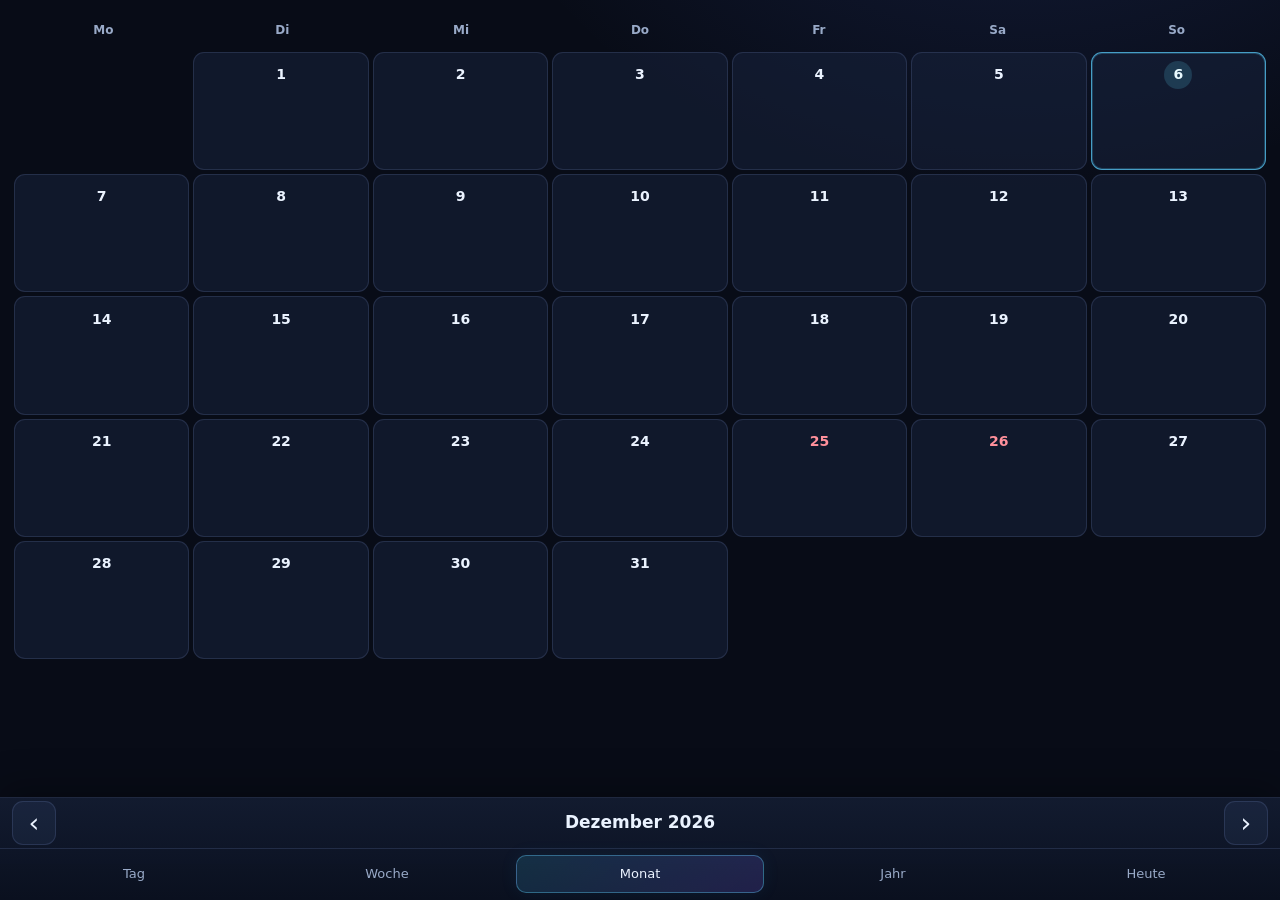
==== commit 1e59d2d9: "Add files via upload" ====
--- a/index.html
+++ b/index.html
@@ -1,94 +1,94 @@
-<!doctype html>
-<html lang="de">
-<head>
-  <meta charset="utf-8" />
-  <meta name="viewport" content="width=device-width,initial-scale=1,viewport-fit=cover" />
-  <title>Calendar</title>
-  <meta name="theme-color" content="#0b0d12">
-
-  <!-- stylesheet -->
-  <link rel="stylesheet" href="styles.css?v=1">
-
-  <!-- PWA manifest (unchanged) -->
-  <link rel="manifest" href="manifest.json">
-
-  <link rel="icon" type="image/png" href="icon-512.png">
-  <link rel="apple-touch-icon" href="icon-512.png">
-  <meta name="msapplication-TileImage" content="icon-512.png">
-  <meta name="msapplication-TileColor" content="#0b0d12">
-</head>
-
-<body>
-  <div id="app" class="app">
-    <main id="calendarArea" class="main" role="main" aria-label="Calendar area">
-      <!-- Views (one active at a time) -->
-      <section id="dayView" class="view" aria-hidden="true"></section>
-      <section id="weekView" class="view" aria-hidden="true"></section>
-      <section id="monthView" class="view" aria-hidden="true"></section>
-      <section id="yearView" class="view" aria-hidden="true"></section>
-    </main>
-
-    <footer class="footer" role="contentinfo">
-      <div class="switchbar">
-        <button id="prevBtn" class="icon-btn" aria-label="Previous">‹</button>
-
-        <div class="title-wrap">
-          <div id="title" class="title">Month Year</div>
-          <div id="subtitle" class="subtitle"></div>
-        </div>
-
-        <button id="nextBtn" class="icon-btn" aria-label="Next">›</button>
-      </div>
-
-      <nav class="bottom-nav" role="navigation" aria-label="Views">
-        <button class="nav-btn" data-view="day" aria-pressed="false">Day</button>
-        <button class="nav-btn" data-view="week" aria-pressed="false">Week</button>
-        <button class="nav-btn active" data-view="month" aria-pressed="true">Month</button>
-        <button class="nav-btn" data-view="year" aria-pressed="false">Year</button>
-        <!-- Today button: always jumps to Month view and highlights today -->
-        <button id="todayBtn" class="nav-btn" aria-pressed="false">Today</button>
-      </nav>
-    </footer>
-  </div>
-
-  <!-- Event Modal -->
-  <div id="eventModal" class="modal hidden" role="dialog" aria-modal="true" aria-hidden="true">
-    <div class="modal-content">
-      <h2 id="modalDate">Date</h2>
-
-      <ul id="eventList" class="event-list" aria-live="polite"></ul>
-
-      <label for="eventInput" class="sr-only">Event text</label>
-      <input id="eventInput" type="text" placeholder="Event title (required)" />
-
-      <div class="modal-row">
-        <!-- Birthday checkbox: if checked, event is marked as recurring birthday and time selection disabled -->
-        <label>
-          <input id="eventBirthdayCheckbox" type="checkbox" /> Birthday
-        </label>
-
-        <!-- Hour checkbox + select apply only for normal events; disabled automatically when Birthday is checked -->
-        <label>
-          <input id="eventHourCheckbox" type="checkbox" /> At hour
-        </label>
-        <select id="eventHour" aria-label="Select hour" disabled>
-          <!-- hours inserted by JS -->
-        </select>
-      </div>
-
-      <div class="modal-actions">
-        <button id="addEventBtn" class="btn">Add</button>
-        <button id="closeModalBtn" class="btn alt">Close</button>
-      </div>
-    </div>
-  </div>
-
-  <!-- script -->
-  <script src="app.js?v=1" defer></script>
-  <script>
-    if ('serviceWorker' in navigator) {
-      navigator.serviceWorker.register('service-worker.js').catch(()=>{/*sw fail ok*/});
-    }
-  </script>
-</body>
-</html>
+<!doctype html>
+<html lang="de">
+<head>
+  <meta charset="utf-8" />
+  <meta name="viewport" content="width=device-width,initial-scale=1,viewport-fit=cover" />
+  <title>IVY Kalender</title>
+  <meta name="theme-color" content="#0b0d12">
+
+  <!-- stylesheet -->
+  <link rel="stylesheet" href="styles.css?v=2">
+
+  <!-- PWA manifest (unchanged) -->
+  <link rel="manifest" href="manifest.json">
+
+  <link rel="icon" type="image/png" href="icon-512.png">
+  <link rel="apple-touch-icon" href="icon-512.png">
+  <meta name="msapplication-TileImage" content="icon-512.png">
+  <meta name="msapplication-TileColor" content="#0b0d12">
+</head>
+
+<body>
+  <div id="app" class="app">
+    <main id="calendarArea" class="main" role="main" aria-label="Kalenderansichten">
+      <!-- Views (one active at a time) -->
+      <section id="dayView" class="view" aria-hidden="true"></section>
+      <section id="weekView" class="view" aria-hidden="true"></section>
+      <section id="monthView" class="view" aria-hidden="true"></section>
+      <section id="yearView" class="view" aria-hidden="true"></section>
+    </main>
+
+    <footer class="footer" role="contentinfo">
+      <div class="switchbar">
+        <button id="prevBtn" class="icon-btn" aria-label="Zurück">‹</button>
+
+        <div class="title-wrap">
+          <div id="title" class="title">Monat Jahr</div>
+          <div id="subtitle" class="subtitle"></div>
+        </div>
+
+        <button id="nextBtn" class="icon-btn" aria-label="Weiter">›</button>
+      </div>
+
+      <nav class="bottom-nav" role="navigation" aria-label="Ansichten">
+        <button class="nav-btn" data-view="day" aria-pressed="false">Tag</button>
+        <button class="nav-btn" data-view="week" aria-pressed="false">Woche</button>
+        <button class="nav-btn active" data-view="month" aria-pressed="true">Monat</button>
+        <button class="nav-btn" data-view="year" aria-pressed="false">Jahr</button>
+        <!-- Today button: always jumps to Month view and highlights today -->
+        <button id="todayBtn" class="nav-btn" aria-pressed="false">Heute</button>
+      </nav>
+    </footer>
+  </div>
+
+  <!-- Event Modal -->
+  <div id="eventModal" class="modal hidden" role="dialog" aria-modal="true" aria-hidden="true">
+    <div class="modal-content">
+      <h2 id="modalDate">Datum</h2>
+
+      <ul id="eventList" class="event-list" aria-live="polite"></ul>
+
+      <label for="eventInput" class="sr-only">Termintext</label>
+      <input id="eventInput" type="text" placeholder="Terminname" />
+
+      <div class="modal-row">
+        <!-- Birthday checkbox: if checked, event is marked as recurring birthday and time selection disabled -->
+        <label>
+          <input id="eventBirthdayCheckbox" type="checkbox" /> Geburtstag
+        </label>
+
+        <!-- Hour checkbox + select apply only for normal events; disabled automatically when Birthday is checked -->
+        <label>
+          <input id="eventHourCheckbox" type="checkbox" /> Uhrzeit
+        </label>
+        <select id="eventHour" aria-label="Uhrzeit wählen" disabled>
+          <!-- hours inserted by JS -->
+        </select>
+      </div>
+
+      <div class="modal-actions">
+        <button id="addEventBtn" class="btn">Speichern</button>
+        <button id="closeModalBtn" class="btn alt">Schließen</button>
+      </div>
+    </div>
+  </div>
+
+  <!-- script -->
+  <script src="app.js?v=2" defer></script>
+  <script>
+    if ('serviceWorker' in navigator) {
+      navigator.serviceWorker.register('service-worker.js').catch(()=>{/*sw fail ok*/});
+    }
+  </script>
+</body>
+</html>
--- a/styles.css
+++ b/styles.css
@@ -1,101 +1,89 @@
-:root{
-  --bg:#202124;
-  --panel:#303134;
-  --muted:#9aa0a6;
-  --accent:#1a73e8;     /* blue for events / today ring */
-  --text:#e8eaed;
-  --cell-border:#2c2c2c;
-  --event:#1a73e8;      /* event blue */
-  --birthday:#34a853;   /* birthday green */
-  --holiday:#e84545;    /* holiday red (only number / holiday label) */
-  --footer-height:112px;
-  --month-dot-size:8px;
-  --year-dot-size:4px;
-}
-
-/* Reset & layout */
-html,body{height:100%;margin:0;background:var(--bg);color:var(--text);-webkit-font-smoothing:antialiased}
-.app{height:100%;display:flex;flex-direction:column}
-.main{flex:1;display:block;overflow:hidden;background:linear-gradient(#202124,#151617)}
-
-.view{display:none;padding:8px;box-sizing:border-box;height:calc(100vh - var(--footer-height));overflow:hidden}
-.view.active{display:block}
-
-/* Footer / nav */
-.footer{background:var(--panel);border-top:1px solid #444;box-shadow:0 -6px 18px rgba(0,0,0,0.4)}
-.switchbar{display:flex;align-items:center;justify-content:space-between;padding:8px 12px;border-bottom:1px solid #2b2b2b}
-.title-wrap{display:flex;flex-direction:column;align-items:center;flex:1}
-.title{font-size:16px}
-.subtitle{font-size:11px;color:var(--muted)}
-.icon-btn{background:transparent;border:none;color:var(--text);font-size:22px;padding:8px}
-.bottom-nav{display:flex}
-.nav-btn{flex:1;padding:12px 6px;border:none;background:transparent;color:var(--muted);font-size:13px}
-.nav-btn.active{color:var(--text);border-top:3px solid var(--accent)}
-
-/* ---------------- Month view styles ---------------- */
-.weekdays{display:grid;grid-template-columns:repeat(7,1fr);background:var(--panel);color:var(--muted);font-size:12px;padding:6px 0;text-align:center}
-.month-grid{display:grid;grid-template-columns:repeat(7,1fr);grid-auto-rows:var(--row-height,80px);gap:2px}
-.day-cell{background:transparent;border:1px solid var(--cell-border);padding:6px;display:flex;flex-direction:column;align-items:center;justify-content:flex-start;cursor:pointer;overflow:hidden}
-.day-number{display:inline-flex;align-items:center;justify-content:center;width:32px;height:32px;border-radius:50%;margin-top:4px;font-weight:500;transition:all .12s}
-.day-number.today{border:2px solid var(--accent);color:var(--accent)}           /* today ring */
-.day-number.holiday{color:var(--holiday);font-weight:700}                     /* holiday -> red number */
-.day-number.today.holiday{border:2px solid var(--accent);color:var(--holiday)}/* today + holiday -> blue ring + red number */
-
-/* Dots container: center dots horizontally.
-   Each dot slightly overlaps the neighbor via negative margin for the "slightly overlapping" look */
-.day-events{margin-top:6px;display:flex;gap:4px;align-items:center;justify-content:center;flex-wrap:nowrap}
-.day-dot{width:var(--month-dot-size);height:var(--month-dot-size);border-radius:50%;display:inline-block;margin:0 -3px}
-.day-dot.event{background:var(--event)}
-.day-dot.birthday{background:var(--birthday)}
-
-/* ---------------- Week & Day styles ---------------- */
-.week-grid{display:grid;grid-template-columns:60px repeat(7,1fr);align-items:start;border-top:1px solid #2b2b2b;overflow-y:auto;height:calc(100vh - var(--footer-height))}
-.day-grid{display:grid;grid-template-columns:60px 1fr;align-items:start;border-top:1px solid #2b2b2b;overflow-y:auto;height:calc(100vh - var(--footer-height))}
-
-.hour-label{padding:6px 8px;font-size:11px;color:var(--muted);border-right:1px solid #2b2b2b}
-.hour-cell{height:56px;border:1px solid var(--cell-border);position:relative;padding:2px;overflow:hidden}
-.event{position:absolute;left:6px;right:6px;background:var(--event);color:#fff;padding:6px 8px;border-radius:8px;font-size:12px;white-space:nowrap;overflow:hidden;text-overflow:ellipsis;box-sizing:border-box}
-.event.birthday{background:var(--birthday)}
-.event.holiday{background:transparent;color:var(--holiday);border-radius:6px;padding:4px 6px;border:1px solid rgba(232,69,69,0.12)}
-
-/* All-day row: flexible, wraps if many bars — the cell itself will not expand beyond the area, bars wrap inside it */
-.all-day-row{display:contents}
-.all-day-label{padding:6px 8px;font-size:11px;color:var(--muted);border-right:1px solid #2b2b2b;background:#252627}
-.all-day-cell{border:1px solid var(--cell-border);min-height:44px;position:relative;padding:6px;display:flex;flex-wrap:wrap;align-items:center;justify-content:center;gap:6px;overflow:hidden}
-.event-bar{display:inline-block;max-width:100%;white-space:nowrap;overflow:hidden;text-overflow:ellipsis;padding:6px 8px;border-radius:8px;font-size:12px}
-.event-bar.event{background:var(--event);color:#fff}
-.event-bar.birthday{background:var(--birthday);color:#fff}
-.event-bar.holiday{background:transparent;color:var(--holiday);border:1px solid rgba(232,69,69,0.14)}
-
-/* ---------------- Year view styles ---------------- */
-.year-grid{display:grid;grid-template-columns:repeat(3,1fr);grid-template-rows:repeat(4,1fr);gap:6px;padding:6px;height:calc(100vh - var(--footer-height));overflow-y:auto;overflow-x:hidden}
-.year-month{background:#242526;border:1px solid #2b2b2b;border-radius:6px;padding:8px;min-height:120px;box-sizing:border-box}
-.year-month strong{font-size:13px;display:block;margin-bottom:6px}
-.year-mini{display:grid;grid-template-columns:repeat(7,1fr);font-size:11px;text-align:center}
-.year-mini .day{position:relative;padding:2px;min-height:28px}
-.year-mini .day .day-number{display:block}
-
-/* mini dots centered under number — overlap slightly */
-.year-mini .day .mini-dots{position:absolute;left:50%;transform:translateX(-50%);bottom:2px;display:flex;gap:2px}
-.year-dot{width:var(--year-dot-size);height:var(--year-dot-size);border-radius:50%}
-.year-dot.event{background:var(--event)}
-.year-dot.birthday{background:var(--birthday)}
-
-/* ---------------- Modal ---------------- */
-.modal{position:fixed;inset:0;display:flex;align-items:center;justify-content:center;background:rgba(0,0,0,0.5);z-index:10}
-.modal.hidden{display:none}
-.modal-content{background:var(--panel);padding:14px;border-radius:10px;width:92%;max-width:520px}
-.event-list{list-style:none;padding:0;margin:6px 0 0 0;max-height:220px;overflow:auto}
-.event-list li{background:#212225;padding:6px;margin:4px 0;border-radius:6px;font-size:13px}
-.modal-row{display:flex;gap:8px;align-items:center;margin-top:10px}
-.modal-actions{display:flex;gap:8px;justify-content:flex-end;margin-top:12px}
-.btn{background:var(--accent);color:#fff;border:none;padding:8px 12px;border-radius:6px}
-.btn.alt{background:#3a3b3c}
-
-/* Accessibility helper */
-.sr-only{position:absolute;left:-10000px;top:auto;width:1px;height:1px;overflow:hidden}
-
-/* small screens tweak */
-@media (min-width:700px){
-  .month-grid{gap:4px}
-}
+:root{color-scheme:dark;--bg:#080c17;--panel:#11192b;--panel-2:#151f34;--text:#ebf3ff;--muted:#99aac8;--line:rgba(126,151,210,.18);--accent:#59ccfa;--event:#52cfff;--birthday:#ab85ff;--holiday:#ff909b;--footer-height:112px}
+*{box-sizing:border-box}
+html,body{margin:0;min-width:280px;width:100%;height:100%;background:var(--bg);color:var(--text);font:14px/1.4 system-ui,-apple-system,Segoe UI,Roboto,Arial,sans-serif}
+body{overscroll-behavior:none;-webkit-tap-highlight-color:transparent}
+button,input,select{font:inherit}
+button{color:inherit;cursor:pointer}
+button:focus-visible,select:focus-visible,input:focus-visible{outline:2px solid var(--accent);outline-offset:2px}
+.app{height:100vh;height:100dvh;display:flex;flex-direction:column;overflow:hidden;background:radial-gradient(800px 600px at 80% -25%,rgba(78,112,238,.18),transparent 70%),var(--bg)}
+.main{flex:1 1 auto;min-height:0;overflow:hidden;display:flex;position:relative}
+.view{display:none;flex:1 1 auto;min-width:0;min-height:0;overflow:auto;padding:clamp(6px,1.2vw,14px);scrollbar-color:#4b5d81 transparent;overscroll-behavior:contain}
+.view.active{display:block}
+.footer{flex:0 0 auto;z-index:2;background:linear-gradient(180deg,rgba(19,28,48,.96),rgba(10,16,31,.99));border-top:1px solid var(--line);box-shadow:0 -12px 35px rgba(0,0,0,.26);padding-bottom:env(safe-area-inset-bottom)}
+.switchbar{min-height:48px;display:flex;align-items:center;justify-content:space-between;border-bottom:1px solid var(--line);padding:3px 12px}
+.title-wrap{flex:1;min-width:0;text-align:center}.title{font-size:17px;font-weight:720;text-transform:capitalize;white-space:nowrap;overflow:hidden;text-overflow:ellipsis}.subtitle{font-size:11px;min-height:0;color:var(--muted)}
+.icon-btn{background:rgba(118,150,231,.08);border:1px solid var(--line);border-radius:11px;padding:2px 15px;font-size:27px;min-width:44px;min-height:38px}
+.bottom-nav{display:grid;grid-template-columns:repeat(5,minmax(0,1fr));gap:5px;padding:6px max(10px,env(safe-area-inset-left)) 7px}
+.nav-btn{min-height:38px;padding:7px 3px;background:transparent;border:1px solid transparent;color:var(--muted);border-radius:10px;font-size:13px}
+.nav-btn.active{background:linear-gradient(135deg,rgba(63,210,255,.14),rgba(132,102,255,.19));border-color:rgba(96,204,249,.38);color:var(--text);box-shadow:0 0 18px rgba(47,156,223,.08)}
+/* Monat: Raster darf klein werden, bei engem Display scrollt die gesamte Ansicht. */
+#monthView{--month-row:clamp(64px,calc((100dvh - 190px) / 6),130px)}
+.weekdays{display:grid;grid-template-columns:repeat(7,minmax(0,1fr));text-align:center;font-size:12px;font-weight:600;color:var(--muted);padding:8px 0;margin-bottom:5px}
+.month-grid{display:grid;grid-template-columns:repeat(7,minmax(0,1fr));grid-auto-rows:var(--month-row);gap:4px;min-width:0}
+.day-cell{position:relative;display:flex;flex-direction:column;align-items:center;justify-content:flex-start;gap:5px;min-width:0;min-height:0;padding:8px 2px;background:rgba(24,36,61,.55);border:1px solid var(--line);border-radius:11px;overflow:hidden}
+.day-cell.empty{background:transparent;border-color:transparent;pointer-events:none}
+.day-cell:hover:not(.empty),.mini-day:hover:not(.empty){border-color:rgba(89,204,250,.55);background-color:rgba(64,127,187,.13)}
+.day-cell.is-today{border-color:rgba(89,204,250,.74);box-shadow:inset 0 0 0 1px rgba(89,204,250,.23)}
+.day-number{font-size:14px;font-weight:650;width:28px;height:28px;display:grid;place-items:center;border-radius:50%;flex:0 0 auto}
+.day-number.holiday{color:var(--holiday)}
+.day-cell.is-today .day-number{background:rgba(94,217,255,.17);color:#e9faff}
+.day-cell.is-today .day-number.holiday{color:var(--holiday)}
+.day-markers,.mini-markers{display:flex;align-items:center;justify-content:center;gap:4px;flex:0 0 auto;height:7px;min-height:7px}
+.day-marker,.mini-marker{display:block;width:6px;height:6px;flex:0 0 6px;border-radius:50%;padding:0!important;margin:0!important;box-shadow:0 0 7px currentColor}
+.event-marker{color:var(--event);background:var(--event)}.birthday-marker{color:var(--birthday);background:var(--birthday)}
+.day-count{font-size:11px;font-weight:700;color:var(--muted);line-height:1}
+/* Jahresübersicht: 12 Karten, stabile 7x6 Tagesraster mit fixen Höhe, eigene Ansicht scrollt. */
+#yearView{overflow-y:auto;overflow-x:hidden}
+.year-grid{display:grid;grid-template-columns:repeat(3,minmax(0,1fr));grid-auto-rows:196px;align-content:start;gap:12px;width:100%;min-width:0;padding:6px 4px 20px}
+.year-month{min-height:0;min-width:0;overflow:hidden;border-radius:15px;border:1px solid rgba(116,159,245,.24);background:linear-gradient(160deg,rgba(22,35,65,.87),rgba(14,22,42,.91));padding:9px 10px 10px;display:flex;flex-direction:column;box-shadow:inset 0 1px rgba(237,244,255,.04),0 10px 20px rgba(0,0,0,.1)}
+.year-month-title{border:0;background:transparent;color:var(--text);font-weight:720;text-transform:capitalize;font-size:14px;width:100%;text-align:center;padding:2px 0 7px;line-height:1.3;flex:0 0 auto}
+.mini-weekdays{display:grid;grid-template-columns:repeat(7,minmax(0,1fr));font-size:9px;color:var(--muted);text-align:center;height:17px;flex:0 0 auto;align-items:center}
+.mini-month{flex:1 1 auto;display:grid;grid-template-columns:repeat(7,minmax(0,1fr));grid-template-rows:repeat(6,minmax(0,1fr));gap:1px;width:100%;min-height:0;min-width:0;align-content:stretch}
+.mini-day{padding:1px 0 0;min-width:0;min-height:0;width:100%;height:100%;display:flex;align-items:center;justify-content:flex-start;flex-direction:column;position:relative;border:1px solid transparent;border-radius:6px;background:transparent;overflow:hidden;gap:0}
+.mini-day.empty{pointer-events:none}
+.mini-number{font-size:11px;line-height:14px;font-variant-numeric:tabular-nums;flex:0 0 14px;font-weight:500}
+.mini-day.is-today{border-color:var(--accent);background:rgba(90,194,249,.14)}
+.mini-day.holiday .mini-number{color:var(--holiday);font-weight:700}
+.mini-markers{gap:2px;height:5px;min-height:5px;line-height:0}
+.mini-marker{width:3px;height:3px;flex:0 0 3px;box-shadow:none!important}
+.mini-extra{font-size:8px;color:var(--muted);line-height:7px;position:absolute;right:1px;bottom:0}
+/* Woche/Tag: feste Zeilenhöhe; viele Einträge erzeugen Kurzvorschau statt unkontrolliert wachsender Zellen. */
+#weekView,#dayView{overflow:auto;min-width:0}
+.week-grid,.day-grid{display:grid;align-content:start;width:max-content;min-width:100%;overflow:visible;border:1px solid var(--line);border-radius:12px}
+.week-grid{grid-template-columns:64px repeat(7,minmax(112px,1fr))}
+.day-grid{grid-template-columns:64px minmax(250px,1fr);width:100%}
+.grid-corner,.week-heading,.hour-label,.all-day-label{background:rgba(22,33,57,.89);border-bottom:1px solid var(--line);border-right:1px solid var(--line)}
+.week-heading{text-align:center;font-size:12px;color:var(--muted);padding:9px 3px;white-space:nowrap}
+.week-heading b{display:inline-block;font-size:14px;color:var(--text)}
+.week-heading.is-today{color:var(--accent)}
+.hour-label,.all-day-label{display:flex;justify-content:center;align-items:flex-start;padding:9px 4px;color:var(--muted);font-size:11px}
+.all-day-label{align-items:center}
+.hour-label{height:72px}
+.all-day-row,.hour-cell{border:0;border-right:1px solid var(--line);border-bottom:1px solid var(--line);background:rgba(17,26,45,.55);width:100%;min-width:0;text-align:left;overflow:hidden;display:flex;flex-direction:column;justify-content:flex-start;gap:2px;padding:4px}
+.all-day-row{height:99px}.hour-cell{height:72px}
+.all-day-row:hover,.hour-cell:hover{background:rgba(39,71,106,.48)}
+.event-pill,.event-more{display:block;max-width:100%;overflow:hidden;text-overflow:ellipsis;white-space:nowrap;font-size:11px;line-height:18px;border-radius:5px;padding:1px 6px;background:rgba(71,169,228,.25);color:#d7f5ff;border-left:2px solid var(--accent)}
+.event-pill.birthday{background:rgba(150,106,242,.20);color:#e6daff;border-color:var(--birthday)}
+.event-pill.holiday{background:rgba(242,122,143,.12);color:#ffadb9;border-color:var(--holiday)}
+.event-more{background:transparent;color:var(--muted);border:0;padding-left:3px}
+/* Dialog */
+.modal{position:fixed;inset:0;display:flex;align-items:center;justify-content:center;background:rgba(2,5,13,.82);backdrop-filter:blur(8px);z-index:10;padding:12px;overflow:auto}
+.modal.hidden{display:none}
+.modal-content{width:min(100%,520px);max-height:min(90dvh,820px);overflow:auto;border:1px solid rgba(108,189,255,.31);border-radius:18px;padding:20px;background:linear-gradient(150deg,#1a2948,#0e162a);box-shadow:0 25px 70px rgba(0,0,0,.55)}
+.modal-content h2{font-size:17px;line-height:1.35;text-transform:capitalize;margin:0 0 12px}
+.event-list{list-style:none;padding:0;margin:0 0 14px;max-height:30dvh;overflow:auto;scrollbar-color:#405678 transparent}
+.event-list li{display:flex;align-items:center;justify-content:space-between;gap:10px;overflow-wrap:anywhere;padding:9px 10px;margin:4px 0;background:rgba(11,20,38,.85);border:1px solid var(--line);border-radius:9px;font-size:13px}
+.event-list li.holiday{color:var(--holiday)}.event-list li.event-empty{color:var(--muted)}
+.delete-event{font-size:12px;flex:0 0 auto;background:rgba(255,91,112,.12);border:1px solid rgba(255,91,112,.32);color:#ffb1bd;border-radius:7px;padding:6px 8px}
+#eventInput{display:block;width:100%;padding:12px;border:1px solid var(--line);border-radius:10px;color:var(--text);background:#091326;font-size:16px}
+.modal-row{display:flex;align-items:center;flex-wrap:wrap;gap:12px;margin:12px 0;color:var(--muted)}
+.modal-row label{display:flex;align-items:center;gap:6px}
+#eventHour{padding:8px;border:1px solid var(--line);border-radius:8px;background:#111d33;color:var(--text)}
+.modal-actions{display:flex;justify-content:flex-end;gap:8px;margin-top:12px}
+.btn{border-radius:9px;border:1px solid rgba(110,224,255,.23);background:linear-gradient(135deg,#226d9f,#555bb5);padding:11px 17px;color:#fff;font-weight:620}
+.btn.alt{background:rgba(134,153,202,.16)}
+.sr-only{position:absolute!important;left:-99999px!important;width:1px!important;height:1px!important;overflow:hidden!important}
+@media(max-width:1050px){.year-grid{grid-template-columns:repeat(2,minmax(0,1fr));grid-auto-rows:198px}}
+@media(max-width:520px){.year-grid{grid-template-columns:1fr;grid-auto-rows:218px;max-width:430px;margin:auto;padding:4px 8px 18px}.year-month{padding:11px 13px}.mini-number{font-size:12px;line-height:16px;flex-basis:16px}.mini-marker{width:5px;height:5px;flex-basis:5px}.nav-btn{font-size:12px}.day-cell{border-radius:7px}.month-grid{gap:2px}.day-number{width:26px;height:26px;font-size:13px}.event-list{max-height:27dvh}}
+@media(max-height:620px){.year-grid{grid-auto-rows:190px}.bottom-nav{padding-block:3px}.nav-btn{min-height:34px}#monthView{--month-row:65px}}
+@media(prefers-reduced-motion:reduce){*,*:before,*:after{animation-duration:.01ms!important;transition-duration:.01ms!important}}
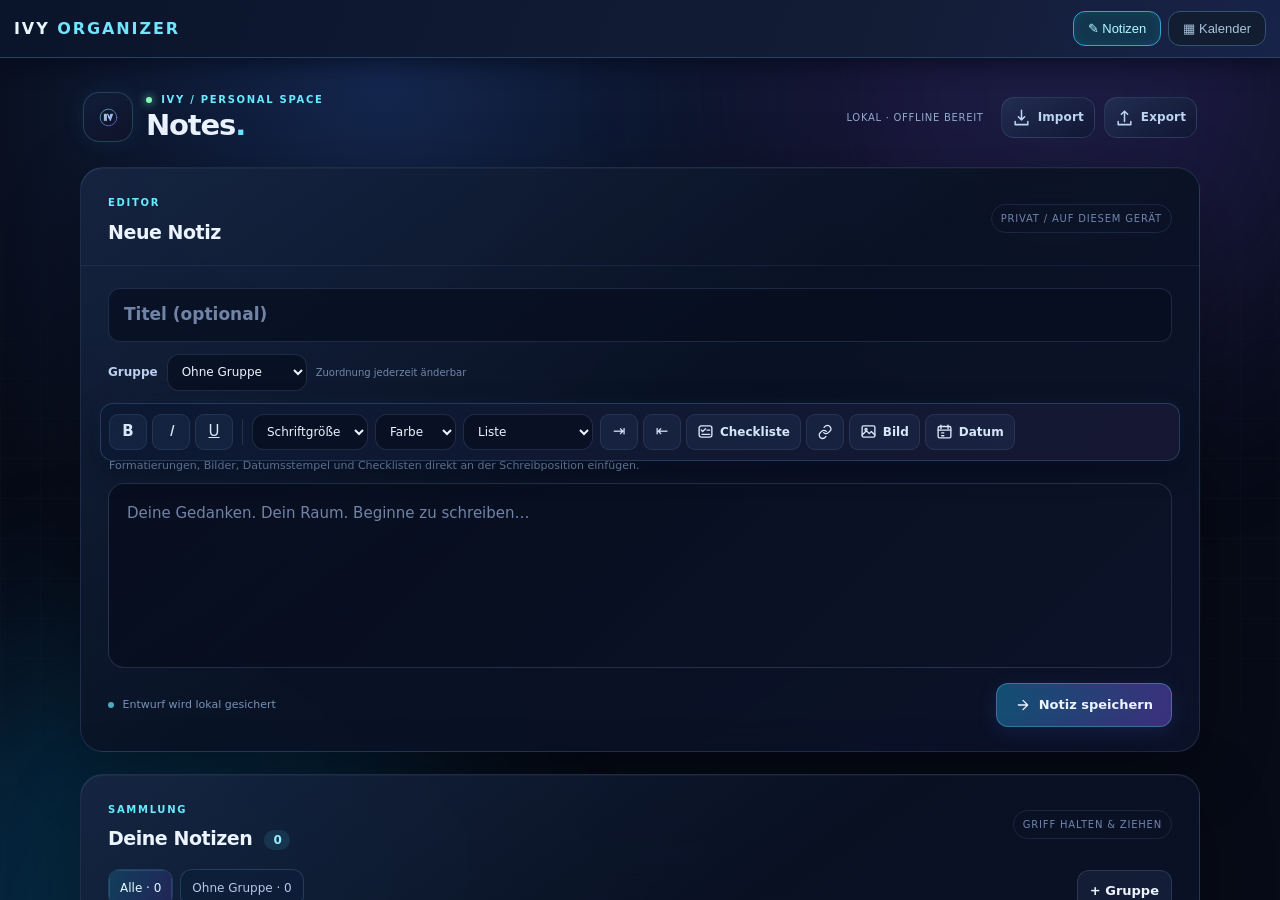
==== commit d8852ef8: "Add files via upload" ====
--- a/index.html
+++ b/index.html
@@ -1,94 +1,2 @@
-<!doctype html>
-<html lang="de">
-<head>
-  <meta charset="utf-8" />
-  <meta name="viewport" content="width=device-width,initial-scale=1,viewport-fit=cover" />
-  <title>IVY Kalender</title>
-  <meta name="theme-color" content="#0b0d12">
-
-  <!-- stylesheet -->
-  <link rel="stylesheet" href="styles.css?v=2">
-
-  <!-- PWA manifest (unchanged) -->
-  <link rel="manifest" href="manifest.json">
-
-  <link rel="icon" type="image/png" href="icon-512.png">
-  <link rel="apple-touch-icon" href="icon-512.png">
-  <meta name="msapplication-TileImage" content="icon-512.png">
-  <meta name="msapplication-TileColor" content="#0b0d12">
-</head>
-
-<body>
-  <div id="app" class="app">
-    <main id="calendarArea" class="main" role="main" aria-label="Kalenderansichten">
-      <!-- Views (one active at a time) -->
-      <section id="dayView" class="view" aria-hidden="true"></section>
-      <section id="weekView" class="view" aria-hidden="true"></section>
-      <section id="monthView" class="view" aria-hidden="true"></section>
-      <section id="yearView" class="view" aria-hidden="true"></section>
-    </main>
-
-    <footer class="footer" role="contentinfo">
-      <div class="switchbar">
-        <button id="prevBtn" class="icon-btn" aria-label="Zurück">‹</button>
-
-        <div class="title-wrap">
-          <div id="title" class="title">Monat Jahr</div>
-          <div id="subtitle" class="subtitle"></div>
-        </div>
-
-        <button id="nextBtn" class="icon-btn" aria-label="Weiter">›</button>
-      </div>
-
-      <nav class="bottom-nav" role="navigation" aria-label="Ansichten">
-        <button class="nav-btn" data-view="day" aria-pressed="false">Tag</button>
-        <button class="nav-btn" data-view="week" aria-pressed="false">Woche</button>
-        <button class="nav-btn active" data-view="month" aria-pressed="true">Monat</button>
-        <button class="nav-btn" data-view="year" aria-pressed="false">Jahr</button>
-        <!-- Today button: always jumps to Month view and highlights today -->
-        <button id="todayBtn" class="nav-btn" aria-pressed="false">Heute</button>
-      </nav>
-    </footer>
-  </div>
-
-  <!-- Event Modal -->
-  <div id="eventModal" class="modal hidden" role="dialog" aria-modal="true" aria-hidden="true">
-    <div class="modal-content">
-      <h2 id="modalDate">Datum</h2>
-
-      <ul id="eventList" class="event-list" aria-live="polite"></ul>
-
-      <label for="eventInput" class="sr-only">Termintext</label>
-      <input id="eventInput" type="text" placeholder="Terminname" />
-
-      <div class="modal-row">
-        <!-- Birthday checkbox: if checked, event is marked as recurring birthday and time selection disabled -->
-        <label>
-          <input id="eventBirthdayCheckbox" type="checkbox" /> Geburtstag
-        </label>
-
-        <!-- Hour checkbox + select apply only for normal events; disabled automatically when Birthday is checked -->
-        <label>
-          <input id="eventHourCheckbox" type="checkbox" /> Uhrzeit
-        </label>
-        <select id="eventHour" aria-label="Uhrzeit wählen" disabled>
-          <!-- hours inserted by JS -->
-        </select>
-      </div>
-
-      <div class="modal-actions">
-        <button id="addEventBtn" class="btn">Speichern</button>
-        <button id="closeModalBtn" class="btn alt">Schließen</button>
-      </div>
-    </div>
-  </div>
-
-  <!-- script -->
-  <script src="app.js?v=2" defer></script>
-  <script>
-    if ('serviceWorker' in navigator) {
-      navigator.serviceWorker.register('service-worker.js').catch(()=>{/*sw fail ok*/});
-    }
-  </script>
-</body>
-</html>
+<!doctype html><html lang="de"><head><meta charset="utf-8"><meta name="viewport" content="width=device-width,initial-scale=1,viewport-fit=cover"><meta name="theme-color" content="#070d1c"><meta name="description" content="IVY Organizer – Kalender und Notizen in einer App"><link rel="manifest" href="./manifest.webmanifest"><link rel="icon" href="./icon-192.png"><title>IVY Organizer</title><style>
+:root{color-scheme:dark;font-family:system-ui,-apple-system,Segoe UI,sans-serif}*{box-sizing:border-box}body{margin:0;background:#070b17;color:#eaf7ff}header{position:fixed;top:0;left:0;right:0;height:58px;display:flex;align-items:center;justify-content:space-between;gap:12px;padding:6px max(14px,env(safe-area-inset-left));background:linear-gradient(110deg,#0a142b,#131d36 70%,#18234a);border-bottom:1px solid #274263;z-index:50;box-shadow:0 5px 22px #030817aa}h1{margin:0;font-size:16px;letter-spacing:.12em;font-weight:700}h1 span{color:#71e5ff}.tabs{display:flex;gap:7px}.tabs button{border:1px solid #325474;border-radius:12px;background:#131d31;color:#a8c3db;font-size:13px;padding:9px 14px;cursor:pointer}.tabs button.active{background:#12364e;color:#b3faff;border-color:#32a4cf;box-shadow:inset 0 0 12px #40bcf51a}#panels{position:absolute;inset:58px 0 0}.panel{position:absolute;inset:0;width:100%;height:100%;border:0;background:#080c18;display:none}.panel.active{display:block}.help{display:none} @media(max-width:440px){h1{font-size:12px}.tabs button{padding:9px 10px;font-size:12px}header{padding:6px 10px}} </style></head><body><header><h1>IVY <span>ORGANIZER</span></h1><nav class="tabs" aria-label="App-Bereiche"><button id="tab-notes" class="active" aria-pressed="true">✎ Notizen</button><button id="tab-calendar" aria-pressed="false">▦ Kalender</button></nav></header><main id="panels"><iframe class="panel active" id="notes-frame" src="./notes/index.html" title="Notizen"></iframe><iframe class="panel" id="calendar-frame" src="./calendar/index.html" title="Kalender"></iframe></main><script src="./organizer.js" defer></script></body></html>
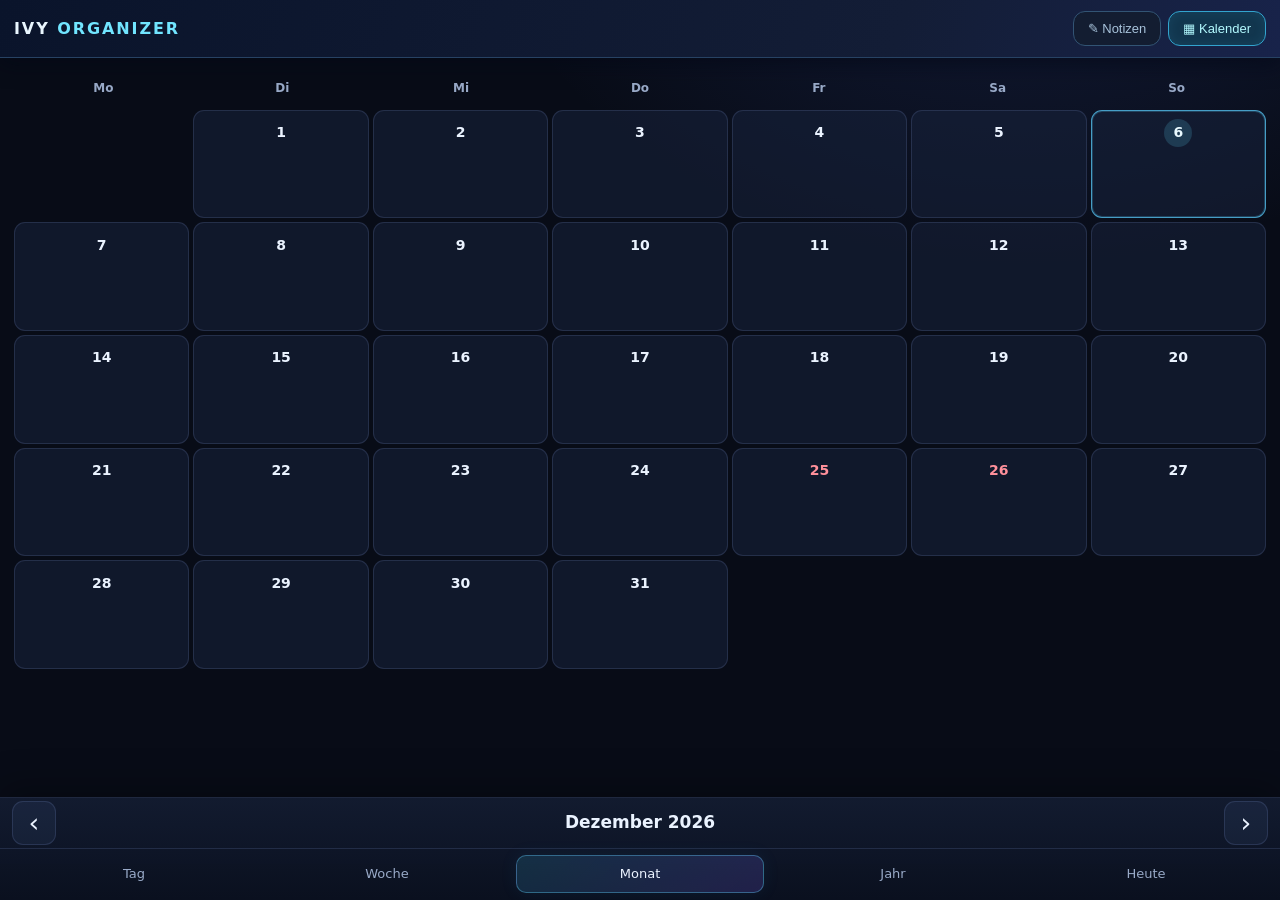
==== commit 0d6de4e1: "Add files via upload" ====
--- a/index.html
+++ b/index.html
@@ -1,2 +1,4 @@
-<!doctype html><html lang="de"><head><meta charset="utf-8"><meta name="viewport" content="width=device-width,initial-scale=1,viewport-fit=cover"><meta name="theme-color" content="#070d1c"><meta name="description" content="IVY Organizer – Kalender und Notizen in einer App"><link rel="manifest" href="./manifest.webmanifest"><link rel="icon" href="./icon-192.png"><title>IVY Organizer</title><style>
-:root{color-scheme:dark;font-family:system-ui,-apple-system,Segoe UI,sans-serif}*{box-sizing:border-box}body{margin:0;background:#070b17;color:#eaf7ff}header{position:fixed;top:0;left:0;right:0;height:58px;display:flex;align-items:center;justify-content:space-between;gap:12px;padding:6px max(14px,env(safe-area-inset-left));background:linear-gradient(110deg,#0a142b,#131d36 70%,#18234a);border-bottom:1px solid #274263;z-index:50;box-shadow:0 5px 22px #030817aa}h1{margin:0;font-size:16px;letter-spacing:.12em;font-weight:700}h1 span{color:#71e5ff}.tabs{display:flex;gap:7px}.tabs button{border:1px solid #325474;border-radius:12px;background:#131d31;color:#a8c3db;font-size:13px;padding:9px 14px;cursor:pointer}.tabs button.active{background:#12364e;color:#b3faff;border-color:#32a4cf;box-shadow:inset 0 0 12px #40bcf51a}#panels{position:absolute;inset:58px 0 0}.panel{position:absolute;inset:0;width:100%;height:100%;border:0;background:#080c18;display:none}.panel.active{display:block}.help{display:none} @media(max-width:440px){h1{font-size:12px}.tabs button{padding:9px 10px;font-size:12px}header{padding:6px 10px}} </style></head><body><header><h1>IVY <span>ORGANIZER</span></h1><nav class="tabs" aria-label="App-Bereiche"><button id="tab-notes" class="active" aria-pressed="true">✎ Notizen</button><button id="tab-calendar" aria-pressed="false">▦ Kalender</button></nav></header><main id="panels"><iframe class="panel active" id="notes-frame" src="./notes/index.html" title="Notizen"></iframe><iframe class="panel" id="calendar-frame" src="./calendar/index.html" title="Kalender"></iframe></main><script src="./organizer.js" defer></script></body></html>+<!doctype html><html lang="de"><head><meta charset="utf-8"><meta name="viewport" content="width=device-width,initial-scale=1,viewport-fit=cover"><meta name="theme-color" content="#070d1c"><meta name="description" content="IVY Organizer – Kalender und Notizen in einer App"><link rel="manifest" href="./manifest.webmanifest"><link rel="icon" href="./icon-192.png"><title>IVY Organizer</title><meta name="ivy-organizer-build" content="ivy-organizer-v2-20261115"><style>
+:root{color-scheme:dark;font-family:system-ui,-apple-system,Segoe UI,sans-serif}*{box-sizing:border-box}body{margin:0;background:#070b17;color:#eaf7ff}header{position:fixed;top:0;left:0;right:0;height:58px;display:flex;align-items:center;justify-content:space-between;gap:12px;padding:6px max(14px,env(safe-area-inset-left));background:linear-gradient(110deg,#0a142b,#131d36 70%,#18234a);border-bottom:1px solid #274263;z-index:50;box-shadow:0 5px 22px #030817aa}h1{margin:0;font-size:16px;letter-spacing:.12em;font-weight:700}h1 span{color:#71e5ff}.tabs{display:flex;gap:7px}.tabs button{border:1px solid #325474;border-radius:12px;background:#131d31;color:#a8c3db;font-size:13px;padding:9px 14px;cursor:pointer}.tabs button.active{background:#12364e;color:#b3faff;border-color:#32a4cf;box-shadow:inset 0 0 12px #40bcf51a}#panels{position:absolute;inset:58px 0 0}.panel{position:absolute;inset:0;width:100%;height:100%;border:0;background:#080c18;display:none}.panel.active{display:block}.help{display:none} @media(max-width:440px){h1{font-size:12px}.tabs button{padding:9px 10px;font-size:12px}header{padding:6px 10px}} </style><style id="ivy-update-style">
+#ivy-update-popup[hidden]{display:none!important}#ivy-update-popup{position:fixed;right:16px;bottom:18px;z-index:1000;width:min(360px,calc(100vw - 32px));padding:18px;border:1px solid #3aaad9;border-radius:17px;background:linear-gradient(135deg,#152740,#101b33);color:#eaf8ff;box-shadow:0 16px 55px #000a,0 0 26px #28c7ff20}#ivy-update-popup strong{display:block;font-size:15px}#ivy-update-popup p{margin:9px 0 16px;color:#afc8e2;font-size:13px;line-height:1.5}#ivy-update-popup button{font:inherit;cursor:pointer;padding:10px 12px;border-radius:9px;border:1px solid #3b6580;background:#182a43;color:#eafaff}#ivy-update-popup button:first-child{background:linear-gradient(120deg,#146987,#5056a4);color:white}#ivy-update-popup .actions{display:flex;gap:8px}
+</style></head><body><header><h1>IVY <span>ORGANIZER</span></h1><nav class="tabs" aria-label="App-Bereiche"><button id="tab-notes" aria-pressed="false">✎ Notizen</button><button id="tab-calendar" class="active" aria-pressed="true">▦ Kalender</button></nav></header><main id="panels"><iframe class="panel" id="notes-frame" src="./notes/index.html" title="Notizen"></iframe><iframe class="panel active" id="calendar-frame" src="./calendar/index.html" title="Kalender"></iframe></main><aside id="ivy-update-popup" role="status" aria-live="polite" hidden><strong>✧ Neue Organizer-Version verfügbar</strong><p>Eine neue Version wurde veröffentlicht. Deine lokalen Notizen und Termine bleiben erhalten.</p><div class="actions"><button type="button" id="ivy-update-now">Jetzt aktualisieren</button><button type="button" id="ivy-update-later">Später</button></div></aside><script src="./organizer.js" defer></script></body></html>
